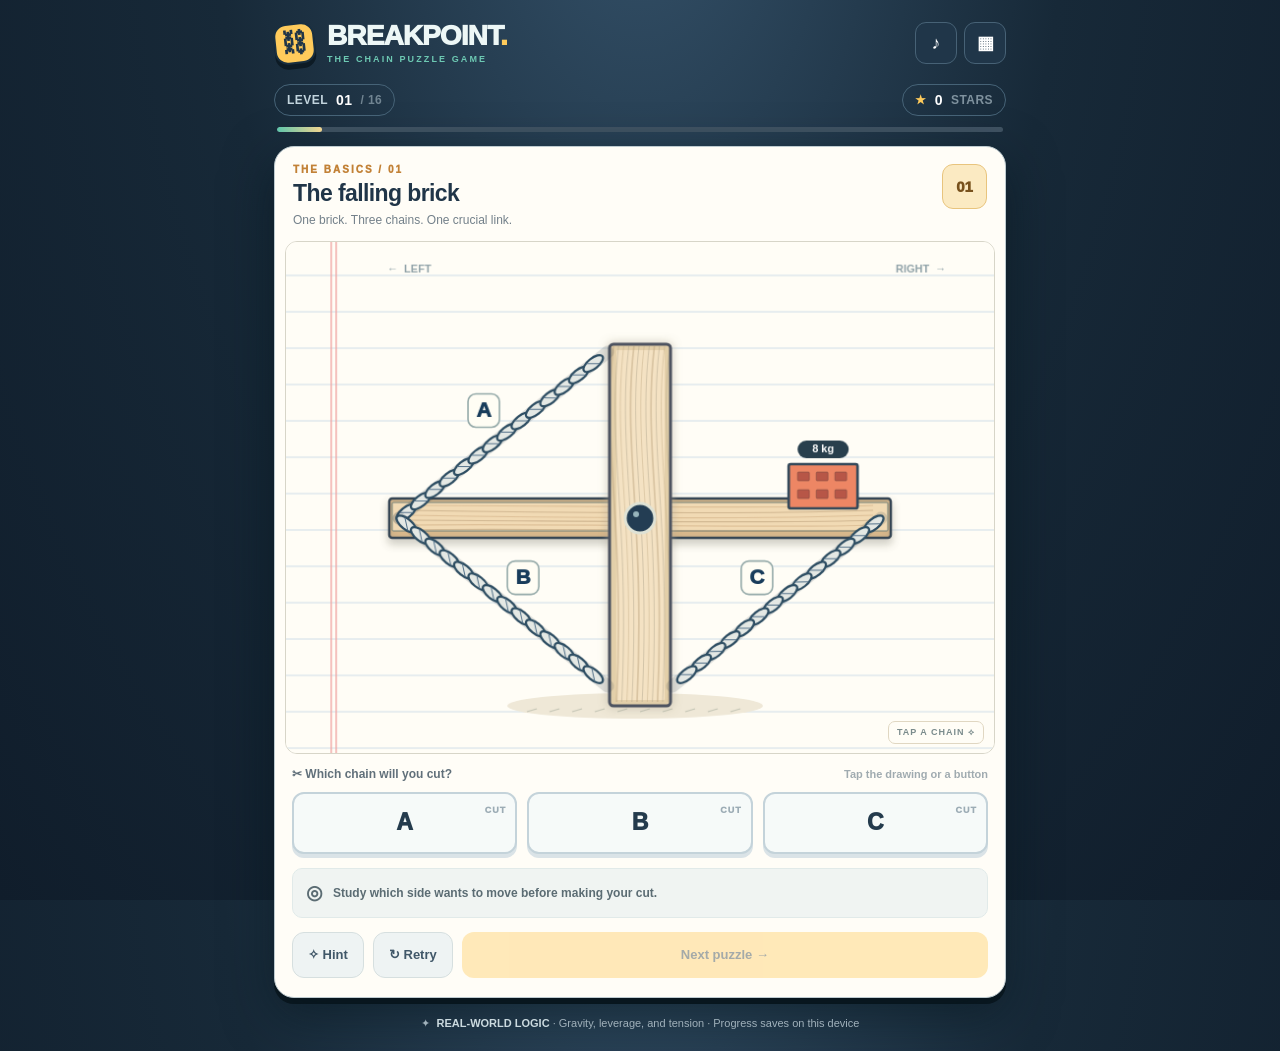
==== breakpoint/index.html @ 5e71b32d "Add BREAKPOINT mobile chain physics puzzle game" ====
<!doctype html>
<html lang="en">
<head>
<meta charset="utf-8">
<meta name="viewport" content="width=device-width,initial-scale=1,viewport-fit=cover,user-scalable=no">
<meta name="theme-color" content="#172533">
<meta name="apple-mobile-web-app-capable" content="yes">
<meta name="apple-mobile-web-app-status-bar-style" content="default">
<title>BREAKPOINT — A Chain-Reaction Puzzle Game</title>
<style>
:root{--bg:#152432;--bg2:#213849;--paper:#fffdf7;--ink:#203548;--muted:#718090;--yellow:#ffcb5b;--gold:#e7a93d;--coral:#e56850;--mint:#6dc9b3;--rule:#dfe9ed;--line:#294253}
*{box-sizing:border-box}html{-webkit-text-size-adjust:100%;height:100%}body{margin:0;min-height:100%;background:radial-gradient(ellipse at 50% -15%,#345169 0%,#172938 47%,#101d2b 100%);color:#edf7f6;font-family:-apple-system,BlinkMacSystemFont,"Segoe UI",sans-serif;overscroll-behavior-y:contain}button{font:inherit;cursor:pointer;touch-action:manipulation;-webkit-tap-highlight-color:transparent}button:focus-visible{outline:3px solid #70d8c5;outline-offset:3px}
.app{max-width:760px;margin:auto;padding:22px 14px max(20px,env(safe-area-inset-bottom));}
.topbar{display:flex;align-items:center;justify-content:space-between;gap:12px;margin-bottom:20px}.brand{display:flex;align-items:center;gap:12px;min-width:0}.logo{width:41px;height:41px;background:var(--yellow);border:2px solid #192f40;border-radius:13px;color:var(--ink);display:grid;place-items:center;box-shadow:0 5px 0 #0d1b25;transform:rotate(-6deg);font-weight:1000;font-size:26px}.brand h1{margin:0;font-size:clamp(20px,5.6vw,28px);line-height:1;font-weight:950;letter-spacing:-.9px}.brand small{display:block;margin-top:4px;letter-spacing:2.1px;font-size:9px;font-weight:900;color:var(--mint)}.topactions{display:flex;gap:7px;align-items:center}.iconbtn{border:1px solid #476276;background:#203649;color:white;border-radius:11px;min-width:42px;height:42px;padding:0 11px;font-size:18px;font-weight:800}.iconbtn:active{transform:translateY(2px)}
.hud{display:flex;align-items:center;justify-content:space-between;gap:12px;margin-bottom:11px}.pill{display:flex;align-items:center;gap:8px;border:1px solid #466377;border-radius:99px;color:#c2d4dd;padding:7px 12px;font-size:12px;font-weight:800;letter-spacing:.45px;white-space:nowrap}.pill strong{font-size:14px;color:#fff}.pill .gold{color:var(--yellow)}.progress{height:5px;background:#405363;border-radius:99px;overflow:hidden;margin:0 3px 14px}.progress>div{height:100%;border-radius:99px;background:linear-gradient(90deg,#61cbb0,#ffe097);width:7%;transition:width .5s}
.gamecard{overflow:hidden;border-radius:20px;background:var(--paper);color:var(--ink);border:1px solid #becbd0;box-shadow:0 16px 50px #06151d91,0 6px 0 #0b1821}.promptzone{padding:17px 18px 12px;display:flex;gap:13px;align-items:flex-start;justify-content:space-between}.eyebrow{font-size:10px;font-weight:1000;letter-spacing:2px;color:#c28136;text-transform:uppercase}.promptzone h2{font-size:clamp(18px,4.8vw,23px);line-height:1.21;font-weight:900;letter-spacing:-.6px;margin:5px 0 4px}.promptzone p{margin:0;color:#73808a;font-size:12px;line-height:1.4}.numberbadge{flex:none;display:grid;place-items:center;background:#fbeac2;border:1px solid #e8c47d;border-radius:11px;font-weight:950;min-width:45px;height:45px;color:#78511c;font-size:15px}
.sceneWrap{position:relative;margin:0 10px;overflow:hidden;border:1px solid #d7d5c8;border-radius:12px;background:#fffdf6;touch-action:manipulation}canvas{width:100%;aspect-ratio:720/520;display:block;touch-action:manipulation;cursor:crosshair}.scene-tag{position:absolute;bottom:9px;right:10px;padding:5px 8px;border-radius:7px;border:1px solid #e0d7c2;background:#fffdf6d9;color:#7a8b8c;font-size:9px;font-weight:800;letter-spacing:1px;pointer-events:none}
.interaction{padding:13px 17px 19px}.ask{display:flex;align-items:center;justify-content:space-between;gap:10px;margin-bottom:11px;font-size:12px;font-weight:850;color:#61707a}.ask span:last-child{color:#a0abb0;font-size:11px;font-weight:650}.chainbuttons{display:grid;grid-template-columns:repeat(3,minmax(0,1fr));gap:10px}.chainbutton{position:relative;border:2px solid #c4d3da;min-height:62px;border-radius:12px;background:#f6faf9;color:#243b4d;font-weight:950;font-size:23px;box-shadow:0 4px 0 #dae3e7;transition:background .15s,border-color .15s,transform .15s}.chainbutton::after{content:'CUT';position:absolute;right:9px;top:11px;color:#9cacb5;font-weight:950;letter-spacing:1px;font-size:9px}.chainbutton:hover,.chainbutton.preview{background:#e6fbf3;border-color:#54a995}.chainbutton:active{transform:translateY(3px);box-shadow:0 1px 0 #dae3e7}.chainbutton:disabled{opacity:.38;cursor:not-allowed}.chainbutton.selected{border-color:#e07055;background:#fff0e5}.chainbuttons.four{grid-template-columns:repeat(4,minmax(0,1fr))}.chainbuttons.four .chainbutton{font-size:20px;min-height:56px}
.feedback{min-height:46px;margin-top:14px;display:flex;align-items:center;gap:10px;padding:11px 13px;border-radius:10px;background:#f0f4f2;color:#5b6c73;font-size:12px;font-weight:650;line-height:1.35;border:1px solid #e1eae9}.feedback .symbol{font-size:19px}.feedback.win{background:#e3f8ef;border-color:#9edbc5;color:#176855}.feedback.bad{background:#fff0e7;border-color:#f2d1b8;color:#9c5940}.feedback.hint{background:#fff6d8;border-color:#f2da96;color:#82602b}
.bottomrow{display:flex;gap:9px;margin-top:14px;align-items:stretch}.btn{border:0;border-radius:12px;padding:12px 15px;min-height:46px;font-weight:900;font-size:13px}.btn-secondary{color:#405768;border:1px solid #d6dfdf;background:#eef3f3}.btn-primary{color:#1e2f36;background:var(--yellow);box-shadow:0 3px 0 #d69c3e;flex:1}.btn-primary:active{transform:translateY(2px);box-shadow:0 1px 0 #d69c3e}.btn-primary:disabled{opacity:.4;box-shadow:none}.btn-secondary:disabled{opacity:.4}.footnote{display:flex;justify-content:center;align-items:center;gap:7px;margin-top:17px;text-align:center;color:#a0b1bb;font-size:11px;line-height:1.5}.footnote b{color:#cbdadf}
.overlay{position:fixed;z-index:20;inset:0;background:#07131be0;display:flex;align-items:center;justify-content:center;padding:16px;opacity:0;visibility:hidden;transition:opacity .16s,visibility .16s}.overlay.open{visibility:visible;opacity:1}.sheet{width:min(100%,520px);max-height:min(700px,92dvh);overflow-y:auto;border-radius:21px;background:#fffcf4;color:#243a4a;padding:22px;box-shadow:0 30px 80px #000a}.sheethead{display:flex;align-items:center;justify-content:space-between;gap:12px}.sheet h2{margin:0;font-weight:950;letter-spacing:-.7px;font-size:23px}.sheet .sub{font-size:13px;color:#7b8890;line-height:1.5;margin:7px 0 17px}.levelgrid{display:grid;grid-template-columns:repeat(4,1fr);gap:10px}.leveltile{height:72px;background:#f0f5f3;border:1px solid #d6e1df;border-radius:12px;display:flex;align-items:center;justify-content:center;flex-direction:column;gap:6px;font-size:20px;font-weight:950;color:#2b4857}.leveltile small{font-size:10px;letter-spacing:1px;color:#cd9637;min-height:12px}.leveltile:disabled{opacity:.4}.leveltile.current{border:2px solid #429f8e;background:#dcf6ed}.sheetfooter{margin-top:18px;color:#859094;font-size:11px;line-height:1.5}
.toast{position:fixed;left:50%;bottom:calc(22px + env(safe-area-inset-bottom));transform:translate(-50%,15px);background:#1d3d48;color:white;z-index:30;border:1px solid #68858c;border-radius:9px;font-size:12px;padding:11px 15px;pointer-events:none;opacity:0;transition:.25s;white-space:nowrap}.toast.show{opacity:1;transform:translate(-50%,0)}
@media(max-width:430px){.app{padding:14px 10px max(14px,env(safe-area-inset-bottom))}.topbar{margin-bottom:15px}.hud{margin-bottom:10px}.promptzone{padding:15px 13px 11px}.promptzone h2{font-size:18px}.promptzone p{font-size:11px}.sceneWrap{margin:0 7px}.interaction{padding:13px 12px 16px}.chainbutton{min-height:59px}.ask span:last-child{display:none}.bottomrow{gap:7px}.btn{padding:12px 11px}.footnote{font-size:10px}.scene-tag{font-size:7px}}
@media(prefers-reduced-motion:reduce){.overlay,.toast,.progress>div,.chainbutton{transition:none}}
</style>
</head>
<body>
<div class="app">
 <header class="topbar">
  <div class="brand"><div class="logo" aria-hidden="true">⛓</div><div><h1>BREAKPOINT<span style="color:var(--yellow)">.</span></h1><small>THE CHAIN PUZZLE GAME</small></div></div>
  <div class="topactions"><button class="iconbtn" id="soundBtn" aria-label="Toggle sound" title="Toggle sound">♪</button><button class="iconbtn" id="levelsBtn" aria-label="Choose level" title="Choose level">▦</button></div>
 </header>
 <div class="hud"><div class="pill">LEVEL <strong id="hudLevel">01</strong><span style="opacity:.5">/ <span id="hudTotal">16</span></span></div><div class="pill"><span class="gold">★</span> <strong id="hudStars">0</strong> <span style="opacity:.6">STARS</span></div></div>
 <div class="progress" role="progressbar" id="progressBar" aria-label="Level progress"><div id="progressFill"></div></div>
 <main class="gamecard">
  <section class="promptzone"><div><div class="eyebrow" id="category">01 / START HERE</div><h2 id="puzzleTitle">Which chain makes the brick fall?</h2><p id="puzzleSubtitle">Only one chain is holding the lever in place.</p></div><div class="numberbadge" id="chapterNum">01</div></section>
  <div class="sceneWrap"><canvas id="scene" width="720" height="520" aria-label="Physics puzzle showing a plank, chains, and weighted objects. Select a chain to cut." role="img"></canvas><div class="scene-tag">TAP A CHAIN ⟡</div></div>
  <section class="interaction"><div class="ask"><span id="instruction">✂ Which chain will you cut?</span><span>Tap the drawing or a button</span></div><div class="chainbuttons" id="chainButtons" role="group" aria-label="Chain choices"></div><div class="feedback" id="feedback" aria-live="polite"><span class="symbol">◎</span><span id="feedbackText">Study which side wants to move before making your cut.</span></div><div class="bottomrow"><button class="btn btn-secondary" id="hintBtn">✧ Hint</button><button class="btn btn-secondary" id="resetBtn">↻ Retry</button><button class="btn btn-primary" id="nextBtn" disabled>Next puzzle →</button></div></section>
 </main>
 <div class="footnote"><span>✦</span><span><b>REAL-WORLD LOGIC</b> · Gravity, leverage, and tension · Progress saves on this device</span></div>
</div>
<div class="overlay" id="levelOverlay" aria-hidden="true"><div class="sheet" role="dialog" aria-modal="true" aria-labelledby="levelsTitle"><div class="sheethead"><h2 id="levelsTitle">Choose a puzzle</h2><button class="iconbtn" id="closeLevels" style="background:#e9efee;color:#334958;border-color:#d6dfdf" aria-label="Close">✕</button></div><p class="sub">Solve each puzzle to unlock the next one. Replay any completed level for a better score.</p><div class="levelgrid" id="levelGrid"></div><p class="sheetfooter">★ ★ ★ Perfect first try &nbsp;·&nbsp; ★ ★ One mistake or hint &nbsp;·&nbsp; ★ Keep going!</p></div></div>
<div class="toast" id="toast" role="status"></div>
<script>
(()=>{'use strict';
// A chain holds tension but cannot push. Lever movement is stopped only by a chain
// whose distance increases when the loaded side turns downward.
const descriptions={LT:'from the left side to the upper post',LB:'from the left side to the lower post',RT:'from the right side to the upper post',RB:'from the right side to the lower post'};
const W=(side,at,mass,style='brick',target=false)=>({side,at,mass,style,target});
const LEVELS=[
 {name:'The falling brick',subtitle:'One brick. Three chains. One crucial link.',weights:[W('R',.76,8,'brick',true)],chains:['LT','LB','RB'],tip:'The brick pushes the right side down and the left side up. Which chain prevents the left end from rising?',theme:'THE BASICS'},
 {name:'Flip the picture',subtitle:'Same physics, opposite direction.',weights:[W('L',.77,8,'brick',true)],chains:['RB','LB','RT'],tip:'The left end wants to fall. The right end must rise, unless a chain holds it down.',theme:'THE BASICS'},
 {name:'Anchored overhead',subtitle:'A chain can pull from above as well as below.',weights:[W('R',.78,10,'crate',true)],chains:['RT','LT','RB'],tip:'When the right end falls, its upper chain stretches. Its lower chain goes slack.',theme:'THE BASICS'},
 {name:'The left-hand load',subtitle:'Follow the force, not the chain labels.',weights:[W('L',.79,10,'brick',true)],chains:['LB','RT','LT'],tip:'The left end wants to go down; a chain running from it to the top post prevents that.',theme:'THE BASICS'},
 {name:'Long arm wins',subtitle:'Distance from the pivot matters.',weights:[W('L',.29,10,'steel'),W('R',.83,6,'brick',true)],chains:['LB','LT','RB'],tip:'Compare weight × distance: left 10 × .29, right 6 × .83. Which way does the beam want to turn?',theme:'LEVERAGE'},
 {name:'The smaller heavyweight',subtitle:'Bigger weight does not always win.',weights:[W('L',.86,5,'crate',true),W('R',.24,12,'steel')],chains:['RT','RB','LB'],tip:'Left 5 × .86 beats right 12 × .24. So the left side wants to fall.',theme:'LEVERAGE'},
 {name:'Against the odds',subtitle:'Ignore mass alone; calculate the moment.',weights:[W('L',.30,9,'steel'),W('R',.91,4,'brick',true)],chains:['LT','RB','RT'],tip:'The long lever arm on the right gives the smaller brick more turning power.',theme:'LEVERAGE'},
 {name:'Top-side tension',subtitle:'Can you see which rope grows longer?',weights:[W('L',.82,7,'crate',true),W('R',.34,10,'steel')],chains:['LT','LB','RT'],tip:'The left wants to fall. The chain from the left beam end to the upper post blocks that motion.',theme:'LEVERAGE'},
 {name:'Two against one',subtitle:'Two lighter crates can overpower one heavy mass.',weights:[W('R',.59,5,'crate',true),W('R',.88,4,'crate'),W('L',.52,8,'steel')],chains:['RB','LT','LB'],tip:'Right: 5 × .59 + 4 × .88 = 6.47. Left: 8 × .52 = 4.16.',theme:'COMPOUND LOADS'},
 {name:'The counterweight',subtitle:'Find the net turning force.',weights:[W('L',.88,6,'brick',true),W('L',.44,3,'crate'),W('R',.79,6,'steel')],chains:['RT','LT','LB'],tip:'There are two loads on the left. Add their moments before comparing the right.',theme:'COMPOUND LOADS'},
 {name:'The farthest brick',subtitle:'Three objects; one correct chain.',weights:[W('R',.91,5,'brick',true),W('R',.47,4,'crate'),W('L',.70,7,'steel')],chains:['RT','RB','LT'],tip:'Right total: 5 × .91 + 4 × .47 = 6.43. Left total: 7 × .70 = 4.9.',theme:'COMPOUND LOADS'},
 {name:'False sense of balance',subtitle:'Weights do not need to match to balance.',weights:[W('L',.89,8,'brick',true),W('R',.82,7,'steel'),W('R',.17,5,'crate')],chains:['LB','RB','RT'],tip:'Left: 8 × .89 = 7.12. Right: 7 × .82 + 5 × .17 = 6.59. The left still wins.',theme:'COMPOUND LOADS'},
 {name:'The close call',subtitle:'Small differences decide the direction.',weights:[W('R',.91,8,'brick',true),W('L',.80,9,'steel')],chains:['LB','RB','LT'],tip:'Right: 7.28. Left: 7.2. The right end just barely wins!',theme:'EXPERT MODE'},
 {name:'Careful with the chain',subtitle:'The lower rope is not always the answer.',weights:[W('L',.90,8,'crate',true),W('R',.79,9,'steel')],chains:['LT','RT','LB'],tip:'Left 8 × .90 = 7.2, right 9 × .79 = 7.11. Which chain prevents the left from falling?',theme:'EXPERT MODE'},
 {name:'Mind the moment',subtitle:'Work out both sides before you cut.',weights:[W('R',.88,7,'brick',true),W('R',.35,3,'crate'),W('L',.73,9,'steel')],chains:['LT','RT','RB'],tip:'The right has 7 × .88 + 3 × .35 = 7.21 versus 9 × .73 = 6.57 on the left.',theme:'EXPERT MODE'},
 {name:'The final link',subtitle:'Four weights. Three chains. One answer.',weights:[W('L',.84,6,'steel'),W('L',.29,5,'crate'),W('R',.78,7,'brick',true),W('R',.39,3,'crate')],chains:['RB','LT','RT'],tip:'Left torque: 6 × .84 + 5 × .29 = 6.49. Right torque: 7 × .78 + 3 × .39 = 6.63. The right wins!',theme:'EXPERT MODE'}
];
const el=id=>document.getElementById(id), canvas=el('scene'),ctx=canvas.getContext('2d');
const TOTAL=LEVELS.length,S={level:0,won:false,errors:0,usedHint:false,cut:null,phase:'idle',phaseTime:0,angle:0,hover:null,sound:true,unlocked:0,stars:Array(TOTAL).fill(0),particles:[],winShown:false,lastTime:0};
function saved(){try{let data=JSON.parse(localStorage.getItem('breakpoint_v3')||'null');if(data){S.unlocked=Math.max(0,Math.min(TOTAL-1,Number(data.unlocked)||0));S.stars=Array.from({length:TOTAL},(_,i)=>Math.max(0,Math.min(3,Number((data.stars||[])[i])||0)));S.level=Math.max(0,Math.min(S.unlocked,Number(data.level)||0));if(typeof data.sound==='boolean')S.sound=data.sound}}catch(e){}}
function persist(){try{localStorage.setItem('breakpoint_v3',JSON.stringify({unlocked:S.unlocked,stars:S.stars,level:S.level,sound:S.sound}))}catch(e){}}
function sideMoment(l){return l.weights.reduce((s,w)=>s+(w.side==='R'?1:-1)*w.at*w.mass,0)}
function direction(l){return sideMoment(l)>0?1:-1}
function blocksMotion(type,dir){return (type==='LB'||type==='RT')=== (dir===1)}
function required(l){const dir=direction(l);return l.chains.map((t,i)=>blocksMotion(t,dir)?i:-1).filter(i=>i>=0)}
// Public diagnostic for browser smoke-testing; no game-state mutation.
window.BREAKPOINT_DIAGNOSTICS=Object.freeze({count:TOTAL,checkLevels:()=>LEVELS.map((l,i)=>({level:i+1,torque:+sideMoment(l).toFixed(3),correct:required(l).map(n=>'ABCD'[n]),targetIsFalling:l.weights.some(w=>w.target&&((w.side==='R')===(direction(l)===1))),valid:required(l).length===1}))});
function idxLabel(n){return 'ABCD'[n]}
function setFeedback(kind,icon,msg){const f=el('feedback');f.className='feedback'+(kind?' '+kind:'');f.querySelector('.symbol').textContent=icon;el('feedbackText').textContent=msg}
function loadLevel(i){if(i<0||i>TOTAL-1||i>S.unlocked)return;Object.assign(S,{level:i,won:false,errors:0,usedHint:false,cut:null,phase:'idle',phaseTime:0,angle:0,hover:null,particles:[],winShown:false});let l=LEVELS[i];el('hudLevel').textContent=String(i+1).padStart(2,'0');el('hudTotal').textContent=TOTAL;el('category').textContent=l.theme+'  /  '+String(i+1).padStart(2,'0');el('puzzleTitle').textContent=l.name;el('puzzleSubtitle').textContent=l.subtitle;el('chapterNum').textContent=String(i+1).padStart(2,'0');el('progressFill').style.width=((i+1)/TOTAL*100)+'%';el('progressBar').setAttribute('aria-valuenow',i+1);el('progressBar').setAttribute('aria-valuemax',TOTAL);el('instruction').textContent='✂ Which chain will you cut?';el('hintBtn').disabled=false;el('resetBtn').disabled=false;el('nextBtn').disabled=true;el('nextBtn').textContent=i===TOTAL-1?'All puzzles solved! ★':'Next puzzle →';renderControls();setFeedback('','◎','Study which side wants to move before making your cut.');updateHud();persist();draw()}
function renderControls(){let buttons=el('chainButtons');buttons.innerHTML='';buttons.className='chainbuttons'+(LEVELS[S.level].chains.length===4?' four':'');LEVELS[S.level].chains.forEach((type,i)=>{let b=document.createElement('button');b.className='chainbutton';b.textContent=idxLabel(i);b.id='pick-'+i;b.setAttribute('aria-label','Cut chain '+idxLabel(i));b.title='Cut chain '+idxLabel(i);b.addEventListener('pointerenter',()=>{if(S.phase==='idle'){S.hover=i;draw()}});b.addEventListener('pointerleave',()=>{S.hover=null;draw()});b.addEventListener('click',()=>cut(i));buttons.append(b)})}
function updateHud(){el('hudStars').textContent=S.stars.reduce((a,b)=>a+b,0);el('soundBtn').textContent=S.sound?'♪':'♪̸';el('soundBtn').setAttribute('aria-pressed',S.sound?'true':'false')}
let audioCtx=null;function tone(freq,dur=.11,wave='triangle',volume=.07,delay=0){if(!S.sound)return;try{const AC=window.AudioContext||window.webkitAudioContext;if(!AC)return;audioCtx=audioCtx||new AC();if(audioCtx.state==='suspended')audioCtx.resume();let o=audioCtx.createOscillator(),g=audioCtx.createGain();o.type=wave;o.frequency.setValueAtTime(freq,audioCtx.currentTime+delay);g.gain.setValueAtTime(0,audioCtx.currentTime+delay);g.gain.linearRampToValueAtTime(volume,audioCtx.currentTime+delay+.01);g.gain.exponentialRampToValueAtTime(.001,audioCtx.currentTime+delay+dur);o.connect(g).connect(audioCtx.destination);o.start(audioCtx.currentTime+delay);o.stop(audioCtx.currentTime+delay+dur+.03)}catch(e){}}
function cut(i){if(S.phase!=='idle')return;let l=LEVELS[S.level];if(i<0||i>=l.chains.length)return;S.cut=i;S.phase='cutting';S.phaseTime=0;S.hover=null;const yes=required(l)[0]===i;if(!yes)S.errors++;document.querySelectorAll('.chainbutton').forEach((b,j)=>{b.disabled=true;if(j===i)b.classList.add('selected')});el('hintBtn').disabled=true;el('instruction').textContent='✂ Chain '+idxLabel(i)+' cut';tone(420,.08,'sawtooth',.05);tone(190,.16,'triangle',.055,.075);try{navigator.vibrate?.(25)}catch(e){}if(yes){setFeedback('','✦','Chain '+idxLabel(i)+' snapped! Watch what gravity does…')}else{setFeedback('bad','✕','Chain '+idxLabel(i)+' was not holding the load. The other chain still keeps the beam in place.')}
 const mid=chainPoint(i,.5,0);S.particles=Array.from({length:17},(_,j)=>({x:mid.x,y:mid.y,vx:(Math.random()-.5)*240,vy:(Math.random()-.5)*230,life:.8+Math.random()*.45,col:j%3?'#efa64d':'#d75b42'}));}
function hint(){if(S.phase!=='idle')return;S.usedHint=true;el('hintBtn').disabled=true;setFeedback('hint','✧',LEVELS[S.level].tip);tone(720,.13,'sine',.04)}
function win(){if(S.winShown)return;S.winShown=true;S.phase='won';S.won=true;let score=(S.errors===0&&!S.usedHint)?3:(S.errors<=1?2:1);S.stars[S.level]=Math.max(score,S.stars[S.level]);S.unlocked=Math.min(TOTAL-1,Math.max(S.unlocked,S.level+1));persist();updateHud();let l=LEVELS[S.level],key=idxLabel(required(l)[0]);let desc=l.chains[required(l)[0]];let statement=desc==='LB'?'held the left end from rising':desc==='RT'?'held the right end from falling':desc==='LT'?'held the left end from falling':'held the right end from rising';setFeedback('win','★',key+' '+statement+'. You found the load-bearing chain! '+ '★'.repeat(score));el('instruction').textContent='✓ Puzzle solved';el('nextBtn').disabled=false;el('nextBtn').textContent=S.level===TOTAL-1?'Play from the start ↻':'Next puzzle →';el('resetBtn').disabled=false;tone(520,.15,'sine',.07);tone(680,.17,'sine',.07,.12);tone(910,.26,'sine',.06,.25);try{navigator.vibrate?.([20,35,30])}catch(e){} }
function retry(){loadLevel(S.level)}
function next(){if(!S.won)return;if(S.level===TOTAL-1){loadLevel(0);return}loadLevel(S.level+1)}
const C={cx:360,cy:281,half:245,top:112,bottom:452};
function endpoints(type,theta=0){const side=type.charAt(0)==='L'?-1:1,hi=type.charAt(1)==='T';let x=side*C.half, pivot={x:C.cx+x*Math.cos(theta),y:C.cy+x*Math.sin(theta)};let anchor={x:C.cx+side*33,y:hi?C.top:C.bottom};return{start:pivot,end:anchor}}
function chainPoint(i,t,theta){const l=LEVELS[S.level],type=l.chains[i],ep=endpoints(type,theta),dx=ep.end.x-ep.start.x,dy=ep.end.y-ep.start.y;
const dist=Math.hypot(dx,dy),base=endpoints(type,0),oldDist=Math.hypot(base.end.x-base.start.x,base.end.y-base.start.y);let extra=Math.max(0,oldDist-dist); // chain sags if its ends move closer
const sag=extra*.41;return{x:ep.start.x+dx*t,y:ep.start.y+dy*t+Math.sin(t*Math.PI)*sag}}
function inkLine(a,b,color='#283e51',width=2){ctx.strokeStyle=color;ctx.lineWidth=width;ctx.beginPath();ctx.moveTo(a.x,a.y);ctx.lineTo(b.x,b.y);ctx.stroke()}
function roundRect(x,y,w,h,r,fill,stroke,lineWidth=1){ctx.beginPath();ctx.roundRect(x,y,w,h,r);if(fill){ctx.fillStyle=fill;ctx.fill()}if(stroke){ctx.strokeStyle=stroke;ctx.lineWidth=lineWidth;ctx.stroke()}}
function text(t,x,y,size=15,col='#2c4558',weight=800,align='center'){ctx.font=`${weight} ${size}px -apple-system,BlinkMacSystemFont,"Segoe UI",sans-serif`;ctx.fillStyle=col;ctx.textAlign=align;ctx.textBaseline='middle';ctx.fillText(t,x,y)}
function backdrop(){ctx.fillStyle='#fffdf6';ctx.fillRect(0,0,720,520);ctx.strokeStyle='#cfdee9';ctx.lineWidth=1.2;for(let y=34;y<=520;y+=37){ctx.beginPath();ctx.moveTo(0,y);ctx.lineTo(720,y);ctx.stroke()}ctx.strokeStyle='#f0a3a0';ctx.lineWidth=1.3;for(let x of [46,51]){ctx.beginPath();ctx.moveTo(x,0);ctx.lineTo(x,520);ctx.stroke()}ctx.fillStyle='#efe8d7';ctx.beginPath();ctx.ellipse(355,472,130,13,0,0,Math.PI*2);ctx.fill();for(let x=245;x<469;x+=23){inkLine({x,y:478},{x:x+10,y:475},'#c5c6b6',1.3)}}
function woodPost(){ctx.save();ctx.shadowColor='#b4ad9880';ctx.shadowBlur=8;roundRect(C.cx-31,C.top-8,62,368,4,'#e9d4ac','#4d5360',3);ctx.shadowBlur=0;roundRect(C.cx-24,C.top-2,49,356,1,'#f4e2c3',null);ctx.save();ctx.beginPath();ctx.rect(C.cx-29,C.top-6,58,362);ctx.clip();for(let i=0;i<12;i++){let x=333+i*5.2;ctx.beginPath();ctx.moveTo(x,106);ctx.bezierCurveTo(x-12,210,x+12,285,x+3,472);ctx.strokeStyle=i%2?'#9e967f72':'#b9a17c72';ctx.lineWidth=i%4===0?1.7:.85;ctx.stroke()}ctx.restore();ctx.restore()}
function drawBeam(theta){ctx.save();ctx.translate(C.cx,C.cy);ctx.rotate(theta);ctx.shadowColor='#5b5b4b44';ctx.shadowBlur=9;ctx.shadowOffsetY=5;roundRect(-C.half-10,-20,2*C.half+20,40,3,'#d9b98d','#344453',2.5);ctx.shadowBlur=0;ctx.shadowOffsetY=0;roundRect(-C.half-7,-16,2*C.half+14,29,1,'#f1dab4','#718078',1);for(let j=0;j<6;j++){ctx.beginPath();let yy=-13+j*5;ctx.moveTo(-C.half+10,yy);ctx.bezierCurveTo(-90,yy+Math.sin(j)*3,140,yy+4, C.half-8,yy);ctx.strokeStyle=j%2?'#a98c6670':'#c29d716a';ctx.lineWidth=1.2;ctx.stroke()}ctx.restore()}
function pin(){ctx.beginPath();ctx.arc(C.cx,C.cy,15,0,Math.PI*2);ctx.fillStyle='#233d53';ctx.fill();ctx.lineWidth=3;ctx.strokeStyle='#dfe3d6';ctx.stroke();ctx.beginPath();ctx.arc(C.cx-4,C.cy-4,3,0,Math.PI*2);ctx.fillStyle='#98b5bc';ctx.fill()}
function drawWeight(w,theta,phaseT){let s=w.side==='R'?1:-1;let x=s*w.at*C.half, extra=(w.target&&S.phase!=='idle'&&S.phase!=='wrong')?s*Math.min(1,Math.max(0,(phaseT-.26)/1.3))*105:0;
let localX=x+extra,px=C.cx+localX*Math.cos(theta),py=C.cy+localX*Math.sin(theta)-29;
let airborne=w.target&&(S.phase==='dropping'||S.phase==='won');
if(airborne){let f=Math.max(0,S.phaseTime-.52);let launchX=C.cx+(s*(C.half+6))*Math.cos(theta),launchY=C.cy+(s*(C.half+6))*Math.sin(theta)-21;px=launchX+s*f*155;py=launchY+f*72+350*f*f;}ctx.save();ctx.translate(px,py);ctx.rotate(airborne?theta+s*Math.min(1.6,Math.max(0,S.phaseTime-.52)*1.9):theta);
let isTarget=!!w.target;if(w.style==='steel'){ctx.fillStyle='#8e9ba4';ctx.strokeStyle='#344452';ctx.lineWidth=2.7;ctx.beginPath();ctx.arc(0,-2,23,0,Math.PI*2);ctx.fill();ctx.stroke();ctx.beginPath();ctx.arc(-7,-10,7,0,Math.PI*2);ctx.fillStyle='#ccd2d0';ctx.fill()}
else if(w.style==='crate'){roundRect(-32,-26,64,48,3,isTarget?'#f5b66a':'#bdc7ca','#3b5162',2.3);ctx.strokeStyle=isTarget?'#b96d41':'#8399a0';ctx.lineWidth=2.5;ctx.beginPath();ctx.moveTo(-27,-22);ctx.lineTo(26,18);ctx.moveTo(27,-22);ctx.lineTo(-26,18);ctx.stroke();ctx.strokeStyle='#425969';ctx.lineWidth=1.7;ctx.strokeRect(-25,-19,50,34)}
else{roundRect(-35,-26,70,45,2,isTarget?'#ed8664':'#d2a17f','#34495a',2.7);ctx.fillStyle=isTarget?'#9b483e':'#9c7860';for(let row=0;row<2;row++)for(let col=0;col<3;col++){roundRect(-26+col*19,-18+row*18,12,9,1,isTarget?'#b75647':'#aa7c5f','#704b43',.5)}}
if(!airborne){const label=w.mass+' kg';roundRect(-26,-50,52,18,9,isTarget?'#283f4d':'#e1e7e7',null);text(label,0,-41,11,isTarget?'#fff':'#4f626b',850)}ctx.restore()}
function drawChain(i,theta,time){let l=LEVELS[S.level],type=l.chains[i],cutNow=S.cut===i&&S.phase!=='idle';if(cutNow&&S.phaseTime>.35)return;
let active=S.hover===i&&S.phase==='idle',steps=29;let points=Array.from({length:steps+1},(_,j)=>chainPoint(i,j/steps,theta));let color=active?'#087e70':'#2e4e63',outline=active?'#4fbaa6':'#54728a';
// A broken chain splits into two falling half-lengths.
let broken=cutNow&&S.phaseTime>.05;let partT=Math.max(0,S.phaseTime-.05),limit=broken?Math.max(.1,.5-partT*.35):1;
ctx.save();ctx.lineCap='round';ctx.lineJoin='round';ctx.strokeStyle=active?'#78d0af33':'#283b4626';ctx.lineWidth=active?21:13;ctx.beginPath();let showed=false;
for(let j=0;j<=steps;j++){const t=j/steps;if(broken&&Math.abs(t-.5)<partT*.45){showed=false;continue}let p=points[j],drop=broken?(Math.sin(Math.PI*t)*partT*33):0;if(!showed){ctx.moveTo(p.x,p.y+drop);showed=true}else ctx.lineTo(p.x,p.y+drop)}ctx.stroke();
for(let j=1;j<steps;j+=2){let t=j/steps;if(broken&&Math.abs(t-.5)<partT*.45)continue;let p=points[j],q=points[Math.min(steps,j+1)],rot=Math.atan2(q.y-p.y,q.x-p.x);ctx.save();ctx.translate(p.x,p.y+(broken?Math.sin(Math.PI*t)*partT*33:0));ctx.rotate(rot);ctx.lineWidth=2.2;ctx.strokeStyle=color;ctx.fillStyle=active?'#d8fbf1':'#e4e8e4';ctx.beginPath();ctx.ellipse(0,0,12,5.3,0,0,Math.PI*2);ctx.fill();ctx.stroke();ctx.beginPath();ctx.moveTo(-5,-4);ctx.lineTo(5,4);ctx.strokeStyle=outline;ctx.lineWidth=1;ctx.stroke();ctx.restore()}
if(!cutNow||S.phaseTime<.15){let mid=chainPoint(i,.5,theta);let a=endpoints(type,theta);let dx=a.end.x-a.start.x,dy=a.end.y-a.start.y,d=Math.hypot(dx,dy);let norm={x:-dy/d,y:dx/d};let dir=type.charAt(0)==='L'?-1:1;let off=dir===-1?-1:1;let tx=mid.x+norm.x*off*32,ty=mid.y+norm.y*off*32;if(tx<72)tx=72;if(tx>650)tx=650;if(ty<44)ty=44;if(ty>490)ty=490;roundRect(tx-16,ty-17,32,34,8,active?'#81dfc8':'#fffdf4',active?'#178a78':'#95aaa9',1.6);text(idxLabel(i),tx,ty+.5,21,active?'#104e44':'#183c5b',950)}ctx.restore()}
function sparks(dt){if(!S.particles.length)return;S.particles=S.particles.filter(p=>p.life>0);for(let p of S.particles){p.x+=p.vx*dt;p.y+=p.vy*dt;p.vy+=260*dt;p.life-=dt;ctx.fillStyle=p.col;ctx.globalAlpha=Math.min(1,p.life);ctx.beginPath();ctx.arc(p.x,p.y,3.2,0,Math.PI*2);ctx.fill()}ctx.globalAlpha=1}
function sceneRender(){const l=LEVELS[S.level];ctx.clearRect(0,0,720,520);backdrop();drawBeam(S.angle);for(let w of l.weights)drawWeight(w,S.angle,S.phaseTime);woodPost();pin();for(let i=0;i<l.chains.length;i++)drawChain(i,S.angle,S.phaseTime);if(S.particles.length)sparks(0); // render only; simulation updates particles separately
// tiny diagram callouts at top
text('←  LEFT',103,28,11,'#91a3a9',900,'left');text('RIGHT  →',620,28,11,'#91a3a9',900,'left');
}
function draw(){sceneRender()}
function animate(now){if(!S.lastTime)S.lastTime=now;let dt=Math.min(.04,(now-S.lastTime)/1000);S.lastTime=now;
if(S.phase==='cutting'){S.phaseTime+=dt;if(S.phaseTime>.38){if(S.cut===required(LEVELS[S.level])[0]){S.phase='dropping';S.phaseTime=0}else{S.phase='wrong';S.phaseTime=0}}}
else if(S.phase==='wrong'){S.phaseTime+=dt;if(S.phaseTime>1.05){S.phase='idle';S.cut=null;S.phaseTime=0;renderControls();el('hintBtn').disabled=S.usedHint;el('instruction').textContent='✂ Try another chain';}}
else if(S.phase==='dropping'){S.phaseTime+=dt;let t=Math.min(1,S.phaseTime/.85);let eased=1-Math.pow(1-t,3);S.angle=direction(LEVELS[S.level])*(.58*eased);if(S.phaseTime>1.85)win()}
else if(S.phase==='won')S.phaseTime+=dt;
for(let p of S.particles){p.x+=p.vx*dt;p.y+=p.vy*dt;p.vy+=260*dt;p.life-=dt}S.particles=S.particles.filter(p=>p.life>0);
sceneRender();requestAnimationFrame(animate)}
function hitTest(x,y){let l=LEVELS[S.level],best=-1,dist=24;for(let i=0;i<l.chains.length;i++){let mid=chainPoint(i,.5,S.angle),type=l.chains[i],ep=endpoints(type,S.angle),dx=ep.end.x-ep.start.x,dy=ep.end.y-ep.start.y,d=Math.hypot(dx,dy),n={x:-dy/d,y:dx/d},off=type.charAt(0)==='L'?-1:1;let tx=Math.max(72,Math.min(650,mid.x+n.x*off*32)),ty=Math.max(44,Math.min(490,mid.y+n.y*off*32));if(Math.hypot(x-tx,y-ty)<26)return i;for(let k=0;k<=40;k++){let p=chainPoint(i,k/40,S.angle),dd=Math.hypot(x-p.x,y-p.y);if(dd<dist){dist=dd;best=i}}}return best}
function canvasPos(ev){let r=canvas.getBoundingClientRect();return{x:(ev.clientX-r.left)/r.width*720,y:(ev.clientY-r.top)/r.height*520}}
canvas.addEventListener('pointerdown',ev=>{if(S.phase!=='idle')return;let p=canvasPos(ev),i=hitTest(p.x,p.y);if(i>=0){ev.preventDefault();cut(i)}});
canvas.addEventListener('pointermove',ev=>{if(S.phase!=='idle')return;if(ev.pointerType!=='mouse')return;let p=canvasPos(ev),i=hitTest(p.x,p.y);if(i!==S.hover){S.hover=i;document.querySelectorAll('.chainbutton').forEach((b,j)=>b.classList.toggle('preview',j===i))}});
canvas.addEventListener('pointerleave',()=>{S.hover=null;document.querySelectorAll('.chainbutton').forEach(b=>b.classList.remove('preview'))});
el('hintBtn').addEventListener('click',hint);el('resetBtn').addEventListener('click',retry);el('nextBtn').addEventListener('click',next);el('soundBtn').addEventListener('click',()=>{S.sound=!S.sound;persist();updateHud();if(S.sound)tone(660)});
function openLevels(){let grid=el('levelGrid');grid.innerHTML='';for(let i=0;i<TOTAL;i++){let b=document.createElement('button');b.className='leveltile'+(i===S.level?' current':'');b.disabled=i>S.unlocked;b.setAttribute('aria-label','Level '+(i+1)+(i>S.unlocked?', locked':''));let num=document.createElement('span');num.textContent=i+1;let stars=document.createElement('small');stars.textContent=i>S.unlocked?'🔒':S.stars[i]?'★'.repeat(S.stars[i]):'○';b.append(num,stars);b.addEventListener('click',()=>{closeLevels();loadLevel(i)});grid.append(b)}el('levelOverlay').classList.add('open');el('levelOverlay').setAttribute('aria-hidden','false');el('closeLevels').focus()}
function closeLevels(){el('levelOverlay').classList.remove('open');el('levelOverlay').setAttribute('aria-hidden','true');el('levelsBtn').focus()}
el('levelsBtn').addEventListener('click',openLevels);el('closeLevels').addEventListener('click',closeLevels);el('levelOverlay').addEventListener('click',ev=>{if(ev.target===el('levelOverlay'))closeLevels()});window.addEventListener('keydown',ev=>{if(ev.key==='Escape')closeLevels();if(S.phase==='idle'&&!el('levelOverlay').classList.contains('open')){let i='abcd'.indexOf(ev.key.toLowerCase());if(i>=0)cut(i)}});
// Storing a game as a single HTML file makes it hostable on any static web service.
saved();loadLevel(S.level);requestAnimationFrame(animate);
})();
</script>
</body>
</html>
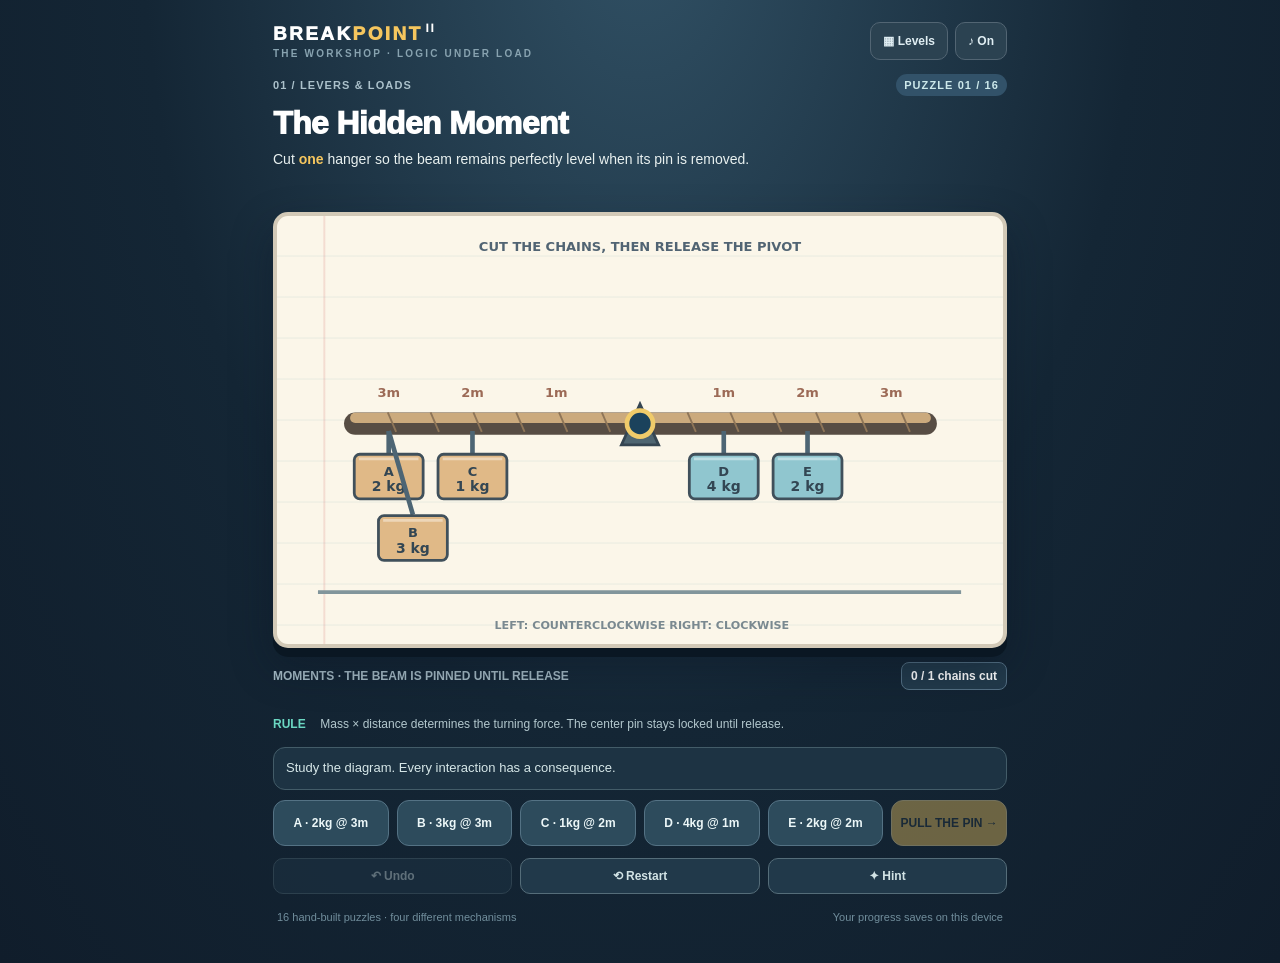
==== commit 0768a490: "Replace repetitive chain puzzles with BREAKPOINT Workshop: 16 multi-step mechanical challenges" ====
--- a/breakpoint/index.html
+++ b/breakpoint/index.html
@@ -1,145 +1,129 @@
 <!doctype html>
 <html lang="en">
 <head>
-<meta charset="utf-8">
-<meta name="viewport" content="width=device-width,initial-scale=1,viewport-fit=cover,user-scalable=no">
-<meta name="theme-color" content="#172533">
-<meta name="apple-mobile-web-app-capable" content="yes">
-<meta name="apple-mobile-web-app-status-bar-style" content="default">
-<title>BREAKPOINT — A Chain-Reaction Puzzle Game</title>
+<meta charset="utf-8"><meta name="viewport" content="width=device-width,initial-scale=1,viewport-fit=cover"><meta name="theme-color" content="#132334"><meta name="apple-mobile-web-app-capable" content="yes"><title>BREAKPOINT // The Workshop</title>
 <style>
-:root{--bg:#152432;--bg2:#213849;--paper:#fffdf7;--ink:#203548;--muted:#718090;--yellow:#ffcb5b;--gold:#e7a93d;--coral:#e56850;--mint:#6dc9b3;--rule:#dfe9ed;--line:#294253}
-*{box-sizing:border-box}html{-webkit-text-size-adjust:100%;height:100%}body{margin:0;min-height:100%;background:radial-gradient(ellipse at 50% -15%,#345169 0%,#172938 47%,#101d2b 100%);color:#edf7f6;font-family:-apple-system,BlinkMacSystemFont,"Segoe UI",sans-serif;overscroll-behavior-y:contain}button{font:inherit;cursor:pointer;touch-action:manipulation;-webkit-tap-highlight-color:transparent}button:focus-visible{outline:3px solid #70d8c5;outline-offset:3px}
-.app{max-width:760px;margin:auto;padding:22px 14px max(20px,env(safe-area-inset-bottom));}
-.topbar{display:flex;align-items:center;justify-content:space-between;gap:12px;margin-bottom:20px}.brand{display:flex;align-items:center;gap:12px;min-width:0}.logo{width:41px;height:41px;background:var(--yellow);border:2px solid #192f40;border-radius:13px;color:var(--ink);display:grid;place-items:center;box-shadow:0 5px 0 #0d1b25;transform:rotate(-6deg);font-weight:1000;font-size:26px}.brand h1{margin:0;font-size:clamp(20px,5.6vw,28px);line-height:1;font-weight:950;letter-spacing:-.9px}.brand small{display:block;margin-top:4px;letter-spacing:2.1px;font-size:9px;font-weight:900;color:var(--mint)}.topactions{display:flex;gap:7px;align-items:center}.iconbtn{border:1px solid #476276;background:#203649;color:white;border-radius:11px;min-width:42px;height:42px;padding:0 11px;font-size:18px;font-weight:800}.iconbtn:active{transform:translateY(2px)}
-.hud{display:flex;align-items:center;justify-content:space-between;gap:12px;margin-bottom:11px}.pill{display:flex;align-items:center;gap:8px;border:1px solid #466377;border-radius:99px;color:#c2d4dd;padding:7px 12px;font-size:12px;font-weight:800;letter-spacing:.45px;white-space:nowrap}.pill strong{font-size:14px;color:#fff}.pill .gold{color:var(--yellow)}.progress{height:5px;background:#405363;border-radius:99px;overflow:hidden;margin:0 3px 14px}.progress>div{height:100%;border-radius:99px;background:linear-gradient(90deg,#61cbb0,#ffe097);width:7%;transition:width .5s}
-.gamecard{overflow:hidden;border-radius:20px;background:var(--paper);color:var(--ink);border:1px solid #becbd0;box-shadow:0 16px 50px #06151d91,0 6px 0 #0b1821}.promptzone{padding:17px 18px 12px;display:flex;gap:13px;align-items:flex-start;justify-content:space-between}.eyebrow{font-size:10px;font-weight:1000;letter-spacing:2px;color:#c28136;text-transform:uppercase}.promptzone h2{font-size:clamp(18px,4.8vw,23px);line-height:1.21;font-weight:900;letter-spacing:-.6px;margin:5px 0 4px}.promptzone p{margin:0;color:#73808a;font-size:12px;line-height:1.4}.numberbadge{flex:none;display:grid;place-items:center;background:#fbeac2;border:1px solid #e8c47d;border-radius:11px;font-weight:950;min-width:45px;height:45px;color:#78511c;font-size:15px}
-.sceneWrap{position:relative;margin:0 10px;overflow:hidden;border:1px solid #d7d5c8;border-radius:12px;background:#fffdf6;touch-action:manipulation}canvas{width:100%;aspect-ratio:720/520;display:block;touch-action:manipulation;cursor:crosshair}.scene-tag{position:absolute;bottom:9px;right:10px;padding:5px 8px;border-radius:7px;border:1px solid #e0d7c2;background:#fffdf6d9;color:#7a8b8c;font-size:9px;font-weight:800;letter-spacing:1px;pointer-events:none}
-.interaction{padding:13px 17px 19px}.ask{display:flex;align-items:center;justify-content:space-between;gap:10px;margin-bottom:11px;font-size:12px;font-weight:850;color:#61707a}.ask span:last-child{color:#a0abb0;font-size:11px;font-weight:650}.chainbuttons{display:grid;grid-template-columns:repeat(3,minmax(0,1fr));gap:10px}.chainbutton{position:relative;border:2px solid #c4d3da;min-height:62px;border-radius:12px;background:#f6faf9;color:#243b4d;font-weight:950;font-size:23px;box-shadow:0 4px 0 #dae3e7;transition:background .15s,border-color .15s,transform .15s}.chainbutton::after{content:'CUT';position:absolute;right:9px;top:11px;color:#9cacb5;font-weight:950;letter-spacing:1px;font-size:9px}.chainbutton:hover,.chainbutton.preview{background:#e6fbf3;border-color:#54a995}.chainbutton:active{transform:translateY(3px);box-shadow:0 1px 0 #dae3e7}.chainbutton:disabled{opacity:.38;cursor:not-allowed}.chainbutton.selected{border-color:#e07055;background:#fff0e5}.chainbuttons.four{grid-template-columns:repeat(4,minmax(0,1fr))}.chainbuttons.four .chainbutton{font-size:20px;min-height:56px}
-.feedback{min-height:46px;margin-top:14px;display:flex;align-items:center;gap:10px;padding:11px 13px;border-radius:10px;background:#f0f4f2;color:#5b6c73;font-size:12px;font-weight:650;line-height:1.35;border:1px solid #e1eae9}.feedback .symbol{font-size:19px}.feedback.win{background:#e3f8ef;border-color:#9edbc5;color:#176855}.feedback.bad{background:#fff0e7;border-color:#f2d1b8;color:#9c5940}.feedback.hint{background:#fff6d8;border-color:#f2da96;color:#82602b}
-.bottomrow{display:flex;gap:9px;margin-top:14px;align-items:stretch}.btn{border:0;border-radius:12px;padding:12px 15px;min-height:46px;font-weight:900;font-size:13px}.btn-secondary{color:#405768;border:1px solid #d6dfdf;background:#eef3f3}.btn-primary{color:#1e2f36;background:var(--yellow);box-shadow:0 3px 0 #d69c3e;flex:1}.btn-primary:active{transform:translateY(2px);box-shadow:0 1px 0 #d69c3e}.btn-primary:disabled{opacity:.4;box-shadow:none}.btn-secondary:disabled{opacity:.4}.footnote{display:flex;justify-content:center;align-items:center;gap:7px;margin-top:17px;text-align:center;color:#a0b1bb;font-size:11px;line-height:1.5}.footnote b{color:#cbdadf}
-.overlay{position:fixed;z-index:20;inset:0;background:#07131be0;display:flex;align-items:center;justify-content:center;padding:16px;opacity:0;visibility:hidden;transition:opacity .16s,visibility .16s}.overlay.open{visibility:visible;opacity:1}.sheet{width:min(100%,520px);max-height:min(700px,92dvh);overflow-y:auto;border-radius:21px;background:#fffcf4;color:#243a4a;padding:22px;box-shadow:0 30px 80px #000a}.sheethead{display:flex;align-items:center;justify-content:space-between;gap:12px}.sheet h2{margin:0;font-weight:950;letter-spacing:-.7px;font-size:23px}.sheet .sub{font-size:13px;color:#7b8890;line-height:1.5;margin:7px 0 17px}.levelgrid{display:grid;grid-template-columns:repeat(4,1fr);gap:10px}.leveltile{height:72px;background:#f0f5f3;border:1px solid #d6e1df;border-radius:12px;display:flex;align-items:center;justify-content:center;flex-direction:column;gap:6px;font-size:20px;font-weight:950;color:#2b4857}.leveltile small{font-size:10px;letter-spacing:1px;color:#cd9637;min-height:12px}.leveltile:disabled{opacity:.4}.leveltile.current{border:2px solid #429f8e;background:#dcf6ed}.sheetfooter{margin-top:18px;color:#859094;font-size:11px;line-height:1.5}
-.toast{position:fixed;left:50%;bottom:calc(22px + env(safe-area-inset-bottom));transform:translate(-50%,15px);background:#1d3d48;color:white;z-index:30;border:1px solid #68858c;border-radius:9px;font-size:12px;padding:11px 15px;pointer-events:none;opacity:0;transition:.25s;white-space:nowrap}.toast.show{opacity:1;transform:translate(-50%,0)}
-@media(max-width:430px){.app{padding:14px 10px max(14px,env(safe-area-inset-bottom))}.topbar{margin-bottom:15px}.hud{margin-bottom:10px}.promptzone{padding:15px 13px 11px}.promptzone h2{font-size:18px}.promptzone p{font-size:11px}.sceneWrap{margin:0 7px}.interaction{padding:13px 12px 16px}.chainbutton{min-height:59px}.ask span:last-child{display:none}.bottomrow{gap:7px}.btn{padding:12px 11px}.footnote{font-size:10px}.scene-tag{font-size:7px}}
-@media(prefers-reduced-motion:reduce){.overlay,.toast,.progress>div,.chainbutton{transition:none}}
+:root{--night:#152634;--night2:#223b4c;--cream:#fbf6e9;--ink:#233a49;--muted:#a8b9c1;--gold:#f5c65e;--red:#ed7968;--teal:#6bd7c2;--blue:#82bce6}
+*{box-sizing:border-box}html{-webkit-text-size-adjust:100%}body{margin:0;background:radial-gradient(ellipse at 50% -10%,#315165,#142635 55%,#101d2b);color:#fff;font-family:ui-rounded,-apple-system,BlinkMacSystemFont,"Segoe UI",sans-serif;min-height:100dvh}button{font:inherit;touch-action:manipulation}button:disabled{opacity:.4;cursor:not-allowed}.shell{width:min(760px,100%);margin:auto;padding:15px 13px max(22px,env(safe-area-inset-bottom))}.top{display:flex;align-items:center;gap:12px;justify-content:space-between;margin-bottom:14px}.wordmark{font-size:19px;font-weight:950;letter-spacing:2.4px;line-height:1}.wordmark em{font-style:normal;color:var(--gold)}.subbrand{font-size:10px;font-weight:850;letter-spacing:2.2px;color:#88a3b0;margin-top:5px}.top-actions{display:flex;gap:7px}.top button{background:#2b4251;border:1px solid #526573;border-radius:10px;color:#e0eef3;min-height:38px;padding:0 12px;font-size:12px;font-weight:800}.eyebrow{display:flex;gap:8px;justify-content:space-between;align-items:center;letter-spacing:1.1px;color:#abc1cb;font-size:11px;font-weight:850}.eyebrow .pill{background:#325269;color:#cde9eb;padding:5px 8px;border-radius:40px}.heading{font-size:clamp(23px,6vw,32px);font-weight:950;letter-spacing:-.65px;line-height:1.1;margin:10px 0 8px}.objective{font-size:14px;color:#e9f1f0;line-height:1.5;min-height:43px}.objective strong{color:var(--gold)}.paper{background:var(--cream);border-radius:15px;overflow:hidden;border:4px solid #d2c9b7;box-shadow:0 9px 0 #0a1723,0 18px 42px #09132266;margin:16px 0 12px;position:relative}.paper:before{position:absolute;content:"";left:0;right:0;top:0;bottom:0;background:repeating-linear-gradient(to bottom,transparent 0,transparent 39px,rgba(99,146,166,.12) 40px,transparent 41px),linear-gradient(90deg,transparent 46px,#db8a8450 47px,transparent 49px);pointer-events:none;z-index:1}.paper svg{width:100%;height:auto;aspect-ratio:780/460;display:block;touch-action:manipulation;position:relative;z-index:2}.tap{cursor:pointer}.tap .hit{fill:transparent;stroke:none;pointer-events:all}.tap:focus{outline:none}.tap:hover .interact,.tap:focus .interact{stroke:#e79b4d;stroke-width:4}.ribbon{display:flex;gap:8px;align-items:center;justify-content:space-between;margin:10px 0;min-height:31px}.ribbon .step{font-size:12px;color:#a6bcc6;font-weight:800}.ribbon .moves{border:1px solid #547084;border-radius:8px;padding:6px 9px;background:#223a4b;font-size:12px;font-weight:900;font-variant-numeric:tabular-nums}.tipline{display:flex;gap:8px;align-items:center;min-height:46px;font-size:12px;line-height:1.4;color:#b3c8ce}.tipline b{color:var(--teal)}.narration{border:1px solid #435c68;border-radius:12px;padding:11px 12px;color:#d6e7e8;font-size:13px;line-height:1.4;margin-bottom:10px;background:#1d3343;min-height:43px}.narration.warn{border-color:#c57d74;background:#4a343f;color:#ffe1d6}.narration.good{border-color:#409984;background:#1c4546;color:#e2ffed}.actions{display:grid;grid-template-columns:repeat(auto-fit,minmax(76px,1fr));gap:8px;margin-top:9px}.action{background:#2d4b5c;color:#ecf7f8;border:1px solid #547284;border-radius:12px;font-size:12px;min-height:46px;padding:7px 8px;font-weight:850;line-height:1.25}.action.highlight{background:#f2c760;color:#243440;border-color:#ffe5a0}.action.selected{background:#357f79;border-color:#89d4c9}.action.used{opacity:.5;text-decoration:line-through}.toolbar{display:flex;gap:8px;margin-top:12px}.toolbar button{flex:1;border:1px solid #556d79;color:#d2e3e5;background:#21394a;border-radius:10px;padding:10px 5px;font-size:12px;font-weight:850}.footer{display:flex;gap:8px;justify-content:space-between;color:#718e9c;font-size:11px;padding:16px 4px;line-height:1.3}.shade{position:fixed;inset:0;background:#091723d9;z-index:20;display:none;justify-content:center;align-items:center;padding:22px}.shade.open{display:flex}.dialog{width:min(470px,100%);max-height:85dvh;overflow:auto;padding:24px;background:#233d4c;border:1px solid #7692a0;box-shadow:0 30px 80px #0009;border-radius:20px}.dialog h2{font-size:27px;margin:4px 0 9px}.dialog p{font-size:14px;line-height:1.6;color:#c7dde3}.dialog .score{color:var(--gold);font-size:32px;letter-spacing:7px;margin:12px 0}.dialog button.main{width:100%;min-height:49px;background:var(--gold);color:#24323d;border:0;border-radius:11px;font-weight:950;margin-top:12px;font-size:15px}.dialog button.secondary{width:100%;min-height:42px;background:transparent;color:#d7e7e8;border:1px solid #768f9d;border-radius:11px;font-weight:850;margin-top:7px}.levelgrid{display:grid;grid-template-columns:repeat(4,1fr);gap:9px;margin-top:19px}.leveltile{min-height:67px;border-radius:9px;background:#315065;border:1px solid #59798b;color:white;font-size:19px;font-weight:900}.leveltile small{display:block;font-size:11px;color:var(--gold);margin-top:4px}.leveltile:disabled{opacity:.28}.leveltile.current{border:2px solid var(--gold)}#winDialog{display:none}#resultDialog{display:none}#levelDialog{display:none}#winDialog.open,#resultDialog.open,#levelDialog.open{display:block}.toast{border-left:4px solid var(--gold);padding-left:10px;font-size:12px!important}.motion{transition:transform .8s cubic-bezier(.18,.72,.25,1)}@media(min-width:680px){.shell{padding-top:22px}.paper{margin-top:20px}}@media(max-width:410px){.shell{padding:12px 9px max(18px,env(safe-area-inset-bottom))}.heading{font-size:25px}.objective{font-size:13px}.action{min-height:43px;font-size:11px}.paper{border-width:3px}.footer{font-size:10px}}
 </style>
 </head>
 <body>
-<div class="app">
- <header class="topbar">
-  <div class="brand"><div class="logo" aria-hidden="true">⛓</div><div><h1>BREAKPOINT<span style="color:var(--yellow)">.</span></h1><small>THE CHAIN PUZZLE GAME</small></div></div>
-  <div class="topactions"><button class="iconbtn" id="soundBtn" aria-label="Toggle sound" title="Toggle sound">♪</button><button class="iconbtn" id="levelsBtn" aria-label="Choose level" title="Choose level">▦</button></div>
- </header>
- <div class="hud"><div class="pill">LEVEL <strong id="hudLevel">01</strong><span style="opacity:.5">/ <span id="hudTotal">16</span></span></div><div class="pill"><span class="gold">★</span> <strong id="hudStars">0</strong> <span style="opacity:.6">STARS</span></div></div>
- <div class="progress" role="progressbar" id="progressBar" aria-label="Level progress"><div id="progressFill"></div></div>
- <main class="gamecard">
-  <section class="promptzone"><div><div class="eyebrow" id="category">01 / START HERE</div><h2 id="puzzleTitle">Which chain makes the brick fall?</h2><p id="puzzleSubtitle">Only one chain is holding the lever in place.</p></div><div class="numberbadge" id="chapterNum">01</div></section>
-  <div class="sceneWrap"><canvas id="scene" width="720" height="520" aria-label="Physics puzzle showing a plank, chains, and weighted objects. Select a chain to cut." role="img"></canvas><div class="scene-tag">TAP A CHAIN ⟡</div></div>
-  <section class="interaction"><div class="ask"><span id="instruction">✂ Which chain will you cut?</span><span>Tap the drawing or a button</span></div><div class="chainbuttons" id="chainButtons" role="group" aria-label="Chain choices"></div><div class="feedback" id="feedback" aria-live="polite"><span class="symbol">◎</span><span id="feedbackText">Study which side wants to move before making your cut.</span></div><div class="bottomrow"><button class="btn btn-secondary" id="hintBtn">✧ Hint</button><button class="btn btn-secondary" id="resetBtn">↻ Retry</button><button class="btn btn-primary" id="nextBtn" disabled>Next puzzle →</button></div></section>
- </main>
- <div class="footnote"><span>✦</span><span><b>REAL-WORLD LOGIC</b> · Gravity, leverage, and tension · Progress saves on this device</span></div>
+<div class="shell">
+<header class="top"><div><div class="wordmark">BREAK<em>POINT</em><span style="font-size:10px;vertical-align:super;margin-left:3px">II</span></div><div class="subbrand">THE WORKSHOP · LOGIC UNDER LOAD</div></div><div class="top-actions"><button id="levelsBtn" aria-label="Choose a level">▦ Levels</button><button id="soundBtn" aria-label="Sound toggle">♪ On</button></div></header>
+<div class="eyebrow"><span id="category">MECHANICS</span><span class="pill" id="levelNumber">PUZZLE 01 / 16</span></div>
+<h1 class="heading" id="title">Loading…</h1><div class="objective" id="objective"></div>
+<div class="paper"><svg id="board" viewBox="0 0 780 460" role="img" aria-label="Interactive physics puzzle"></svg></div>
+<div class="ribbon"><span class="step" id="mechanic">MECHANICAL RULE</span><span class="moves" id="counter">0 MOVES</span></div>
+<div class="tipline" id="rule"></div><div class="narration" id="status" aria-live="polite">Think through the consequences before you act.</div><div id="actions" class="actions"></div>
+<div class="toolbar"><button id="undoBtn">↶ Undo</button><button id="retryBtn">⟲ Restart</button><button id="hintBtn">✦ Hint</button></div>
+<footer class="footer"><span>16 hand-built puzzles · four different mechanisms</span><span>Your progress saves on this device</span></footer>
 </div>
-<div class="overlay" id="levelOverlay" aria-hidden="true"><div class="sheet" role="dialog" aria-modal="true" aria-labelledby="levelsTitle"><div class="sheethead"><h2 id="levelsTitle">Choose a puzzle</h2><button class="iconbtn" id="closeLevels" style="background:#e9efee;color:#334958;border-color:#d6dfdf" aria-label="Close">✕</button></div><p class="sub">Solve each puzzle to unlock the next one. Replay any completed level for a better score.</p><div class="levelgrid" id="levelGrid"></div><p class="sheetfooter">★ ★ ★ Perfect first try &nbsp;·&nbsp; ★ ★ One mistake or hint &nbsp;·&nbsp; ★ Keep going!</p></div></div>
-<div class="toast" id="toast" role="status"></div>
+<div class="shade" id="shade"><div class="dialog" role="dialog" aria-modal="true" aria-label="Game dialog"><div id="winDialog"><div class="eyebrow">MECHANISM SOLVED</div><h2>Nicely reasoned.</h2><div class="score" id="stars">★★★</div><p id="winText"></p><button class="main" id="nextBtn">Next mechanism →</button><button class="secondary" id="levelFromWin">Choose a level</button></div><div id="resultDialog"><div class="eyebrow">TEST RESULT</div><h2 id="failHeading">Not quite.</h2><p id="failText"></p><button class="main" id="againBtn">Rewind and try again</button><button class="secondary" id="dismissBtn">Inspect the machine</button></div><div id="levelDialog"><div class="eyebrow">WORKSHOP DIRECTORY</div><h2>Choose a puzzle</h2><p>Complete a challenge to unlock the next one.</p><div id="levelGrid" class="levelgrid"></div><button class="secondary" id="closeLevels">Back to the workshop</button></div></div></div>
 <script>
 (()=>{'use strict';
-// A chain holds tension but cannot push. Lever movement is stopped only by a chain
-// whose distance increases when the loaded side turns downward.
-const descriptions={LT:'from the left side to the upper post',LB:'from the left side to the lower post',RT:'from the right side to the upper post',RB:'from the right side to the lower post'};
-const W=(side,at,mass,style='brick',target=false)=>({side,at,mass,style,target});
-const LEVELS=[
- {name:'The falling brick',subtitle:'One brick. Three chains. One crucial link.',weights:[W('R',.76,8,'brick',true)],chains:['LT','LB','RB'],tip:'The brick pushes the right side down and the left side up. Which chain prevents the left end from rising?',theme:'THE BASICS'},
- {name:'Flip the picture',subtitle:'Same physics, opposite direction.',weights:[W('L',.77,8,'brick',true)],chains:['RB','LB','RT'],tip:'The left end wants to fall. The right end must rise, unless a chain holds it down.',theme:'THE BASICS'},
- {name:'Anchored overhead',subtitle:'A chain can pull from above as well as below.',weights:[W('R',.78,10,'crate',true)],chains:['RT','LT','RB'],tip:'When the right end falls, its upper chain stretches. Its lower chain goes slack.',theme:'THE BASICS'},
- {name:'The left-hand load',subtitle:'Follow the force, not the chain labels.',weights:[W('L',.79,10,'brick',true)],chains:['LB','RT','LT'],tip:'The left end wants to go down; a chain running from it to the top post prevents that.',theme:'THE BASICS'},
- {name:'Long arm wins',subtitle:'Distance from the pivot matters.',weights:[W('L',.29,10,'steel'),W('R',.83,6,'brick',true)],chains:['LB','LT','RB'],tip:'Compare weight × distance: left 10 × .29, right 6 × .83. Which way does the beam want to turn?',theme:'LEVERAGE'},
- {name:'The smaller heavyweight',subtitle:'Bigger weight does not always win.',weights:[W('L',.86,5,'crate',true),W('R',.24,12,'steel')],chains:['RT','RB','LB'],tip:'Left 5 × .86 beats right 12 × .24. So the left side wants to fall.',theme:'LEVERAGE'},
- {name:'Against the odds',subtitle:'Ignore mass alone; calculate the moment.',weights:[W('L',.30,9,'steel'),W('R',.91,4,'brick',true)],chains:['LT','RB','RT'],tip:'The long lever arm on the right gives the smaller brick more turning power.',theme:'LEVERAGE'},
- {name:'Top-side tension',subtitle:'Can you see which rope grows longer?',weights:[W('L',.82,7,'crate',true),W('R',.34,10,'steel')],chains:['LT','LB','RT'],tip:'The left wants to fall. The chain from the left beam end to the upper post blocks that motion.',theme:'LEVERAGE'},
- {name:'Two against one',subtitle:'Two lighter crates can overpower one heavy mass.',weights:[W('R',.59,5,'crate',true),W('R',.88,4,'crate'),W('L',.52,8,'steel')],chains:['RB','LT','LB'],tip:'Right: 5 × .59 + 4 × .88 = 6.47. Left: 8 × .52 = 4.16.',theme:'COMPOUND LOADS'},
- {name:'The counterweight',subtitle:'Find the net turning force.',weights:[W('L',.88,6,'brick',true),W('L',.44,3,'crate'),W('R',.79,6,'steel')],chains:['RT','LT','LB'],tip:'There are two loads on the left. Add their moments before comparing the right.',theme:'COMPOUND LOADS'},
- {name:'The farthest brick',subtitle:'Three objects; one correct chain.',weights:[W('R',.91,5,'brick',true),W('R',.47,4,'crate'),W('L',.70,7,'steel')],chains:['RT','RB','LT'],tip:'Right total: 5 × .91 + 4 × .47 = 6.43. Left total: 7 × .70 = 4.9.',theme:'COMPOUND LOADS'},
- {name:'False sense of balance',subtitle:'Weights do not need to match to balance.',weights:[W('L',.89,8,'brick',true),W('R',.82,7,'steel'),W('R',.17,5,'crate')],chains:['LB','RB','RT'],tip:'Left: 8 × .89 = 7.12. Right: 7 × .82 + 5 × .17 = 6.59. The left still wins.',theme:'COMPOUND LOADS'},
- {name:'The close call',subtitle:'Small differences decide the direction.',weights:[W('R',.91,8,'brick',true),W('L',.80,9,'steel')],chains:['LB','RB','LT'],tip:'Right: 7.28. Left: 7.2. The right end just barely wins!',theme:'EXPERT MODE'},
- {name:'Careful with the chain',subtitle:'The lower rope is not always the answer.',weights:[W('L',.90,8,'crate',true),W('R',.79,9,'steel')],chains:['LT','RT','LB'],tip:'Left 8 × .90 = 7.2, right 9 × .79 = 7.11. Which chain prevents the left from falling?',theme:'EXPERT MODE'},
- {name:'Mind the moment',subtitle:'Work out both sides before you cut.',weights:[W('R',.88,7,'brick',true),W('R',.35,3,'crate'),W('L',.73,9,'steel')],chains:['LT','RT','RB'],tip:'The right has 7 × .88 + 3 × .35 = 7.21 versus 9 × .73 = 6.57 on the left.',theme:'EXPERT MODE'},
- {name:'The final link',subtitle:'Four weights. Three chains. One answer.',weights:[W('L',.84,6,'steel'),W('L',.29,5,'crate'),W('R',.78,7,'brick',true),W('R',.39,3,'crate')],chains:['RB','LT','RT'],tip:'Left torque: 6 × .84 + 5 × .29 = 6.49. Right torque: 7 × .78 + 3 × .39 = 6.63. The right wins!',theme:'EXPERT MODE'}
+const $=id=>document.getElementById(id);
+const TORQUES=[
+ {title:'The Hidden Moment',objective:'Cut <strong>one</strong> hanger so the beam remains perfectly level when its pin is removed.',weights:[[0,3,2],[0,3,3],[0,2,1],[1,1,4],[1,2,2]],cut:1,par:1,hint:'Balance is not about total kilograms. Multiply each mass by its distance from the pivot.'},
+ {title:'Two Cuts, One Balance',objective:'The right arm will dive. Cut <strong>two</strong> hangers to restore equilibrium before releasing the pin.',weights:[[0,3,3],[0,2,1],[0,1,7],[1,3,7],[1,1,3],[1,3,6]],cut:2,par:2,hint:'You need to eliminate the excess clockwise moment. Cutting two hangers on the heavy side may work.'},
+ {title:'The Counterbalance',objective:'One cut must come from <strong>each side</strong>. Restore a perfectly level beam with exactly two cuts.',weights:[[0,2,1],[0,3,6],[0,3,5],[1,2,4],[1,3,4],[1,3,6]],cut:2,sides:true,par:2,hint:'Removing load from both sides changes the moments in opposite directions. Look for two moments whose difference matches the imbalance.'},
+ {title:'The Last Safety Pin',objective:'Exactly <strong>three</strong> chains must go. Balance the loaded beam without any counterweight touching the floor.',weights:[[0,1,1],[0,2,3],[0,2,3],[0,3,3],[1,1,7],[1,1,2],[1,2,5]],cut:3,par:3,hint:'Treat each hanger as a signed moment: left is negative, right is positive. Three contributions must cancel the starting imbalance.'}
 ];
-const el=id=>document.getElementById(id), canvas=el('scene'),ctx=canvas.getContext('2d');
-const TOTAL=LEVELS.length,S={level:0,won:false,errors:0,usedHint:false,cut:null,phase:'idle',phaseTime:0,angle:0,hover:null,sound:true,unlocked:0,stars:Array(TOTAL).fill(0),particles:[],winShown:false,lastTime:0};
-function saved(){try{let data=JSON.parse(localStorage.getItem('breakpoint_v3')||'null');if(data){S.unlocked=Math.max(0,Math.min(TOTAL-1,Number(data.unlocked)||0));S.stars=Array.from({length:TOTAL},(_,i)=>Math.max(0,Math.min(3,Number((data.stars||[])[i])||0)));S.level=Math.max(0,Math.min(S.unlocked,Number(data.level)||0));if(typeof data.sound==='boolean')S.sound=data.sound}}catch(e){}}
-function persist(){try{localStorage.setItem('breakpoint_v3',JSON.stringify({unlocked:S.unlocked,stars:S.stars,level:S.level,sound:S.sound}))}catch(e){}}
-function sideMoment(l){return l.weights.reduce((s,w)=>s+(w.side==='R'?1:-1)*w.at*w.mass,0)}
-function direction(l){return sideMoment(l)>0?1:-1}
-function blocksMotion(type,dir){return (type==='LB'||type==='RT')=== (dir===1)}
-function required(l){const dir=direction(l);return l.chains.map((t,i)=>blocksMotion(t,dir)?i:-1).filter(i=>i>=0)}
-// Public diagnostic for browser smoke-testing; no game-state mutation.
-window.BREAKPOINT_DIAGNOSTICS=Object.freeze({count:TOTAL,checkLevels:()=>LEVELS.map((l,i)=>({level:i+1,torque:+sideMoment(l).toFixed(3),correct:required(l).map(n=>'ABCD'[n]),targetIsFalling:l.weights.some(w=>w.target&&((w.side==='R')===(direction(l)===1))),valid:required(l).length===1}))});
-function idxLabel(n){return 'ABCD'[n]}
-function setFeedback(kind,icon,msg){const f=el('feedback');f.className='feedback'+(kind?' '+kind:'');f.querySelector('.symbol').textContent=icon;el('feedbackText').textContent=msg}
-function loadLevel(i){if(i<0||i>TOTAL-1||i>S.unlocked)return;Object.assign(S,{level:i,won:false,errors:0,usedHint:false,cut:null,phase:'idle',phaseTime:0,angle:0,hover:null,particles:[],winShown:false});let l=LEVELS[i];el('hudLevel').textContent=String(i+1).padStart(2,'0');el('hudTotal').textContent=TOTAL;el('category').textContent=l.theme+'  /  '+String(i+1).padStart(2,'0');el('puzzleTitle').textContent=l.name;el('puzzleSubtitle').textContent=l.subtitle;el('chapterNum').textContent=String(i+1).padStart(2,'0');el('progressFill').style.width=((i+1)/TOTAL*100)+'%';el('progressBar').setAttribute('aria-valuenow',i+1);el('progressBar').setAttribute('aria-valuemax',TOTAL);el('instruction').textContent='✂ Which chain will you cut?';el('hintBtn').disabled=false;el('resetBtn').disabled=false;el('nextBtn').disabled=true;el('nextBtn').textContent=i===TOTAL-1?'All puzzles solved! ★':'Next puzzle →';renderControls();setFeedback('','◎','Study which side wants to move before making your cut.');updateHud();persist();draw()}
-function renderControls(){let buttons=el('chainButtons');buttons.innerHTML='';buttons.className='chainbuttons'+(LEVELS[S.level].chains.length===4?' four':'');LEVELS[S.level].chains.forEach((type,i)=>{let b=document.createElement('button');b.className='chainbutton';b.textContent=idxLabel(i);b.id='pick-'+i;b.setAttribute('aria-label','Cut chain '+idxLabel(i));b.title='Cut chain '+idxLabel(i);b.addEventListener('pointerenter',()=>{if(S.phase==='idle'){S.hover=i;draw()}});b.addEventListener('pointerleave',()=>{S.hover=null;draw()});b.addEventListener('click',()=>cut(i));buttons.append(b)})}
-function updateHud(){el('hudStars').textContent=S.stars.reduce((a,b)=>a+b,0);el('soundBtn').textContent=S.sound?'♪':'♪̸';el('soundBtn').setAttribute('aria-pressed',S.sound?'true':'false')}
-let audioCtx=null;function tone(freq,dur=.11,wave='triangle',volume=.07,delay=0){if(!S.sound)return;try{const AC=window.AudioContext||window.webkitAudioContext;if(!AC)return;audioCtx=audioCtx||new AC();if(audioCtx.state==='suspended')audioCtx.resume();let o=audioCtx.createOscillator(),g=audioCtx.createGain();o.type=wave;o.frequency.setValueAtTime(freq,audioCtx.currentTime+delay);g.gain.setValueAtTime(0,audioCtx.currentTime+delay);g.gain.linearRampToValueAtTime(volume,audioCtx.currentTime+delay+.01);g.gain.exponentialRampToValueAtTime(.001,audioCtx.currentTime+delay+dur);o.connect(g).connect(audioCtx.destination);o.start(audioCtx.currentTime+delay);o.stop(audioCtx.currentTime+delay+dur+.03)}catch(e){}}
-function cut(i){if(S.phase!=='idle')return;let l=LEVELS[S.level];if(i<0||i>=l.chains.length)return;S.cut=i;S.phase='cutting';S.phaseTime=0;S.hover=null;const yes=required(l)[0]===i;if(!yes)S.errors++;document.querySelectorAll('.chainbutton').forEach((b,j)=>{b.disabled=true;if(j===i)b.classList.add('selected')});el('hintBtn').disabled=true;el('instruction').textContent='✂ Chain '+idxLabel(i)+' cut';tone(420,.08,'sawtooth',.05);tone(190,.16,'triangle',.055,.075);try{navigator.vibrate?.(25)}catch(e){}if(yes){setFeedback('','✦','Chain '+idxLabel(i)+' snapped! Watch what gravity does…')}else{setFeedback('bad','✕','Chain '+idxLabel(i)+' was not holding the load. The other chain still keeps the beam in place.')}
- const mid=chainPoint(i,.5,0);S.particles=Array.from({length:17},(_,j)=>({x:mid.x,y:mid.y,vx:(Math.random()-.5)*240,vy:(Math.random()-.5)*230,life:.8+Math.random()*.45,col:j%3?'#efa64d':'#d75b42'}));}
-function hint(){if(S.phase!=='idle')return;S.usedHint=true;el('hintBtn').disabled=true;setFeedback('hint','✧',LEVELS[S.level].tip);tone(720,.13,'sine',.04)}
-function win(){if(S.winShown)return;S.winShown=true;S.phase='won';S.won=true;let score=(S.errors===0&&!S.usedHint)?3:(S.errors<=1?2:1);S.stars[S.level]=Math.max(score,S.stars[S.level]);S.unlocked=Math.min(TOTAL-1,Math.max(S.unlocked,S.level+1));persist();updateHud();let l=LEVELS[S.level],key=idxLabel(required(l)[0]);let desc=l.chains[required(l)[0]];let statement=desc==='LB'?'held the left end from rising':desc==='RT'?'held the right end from falling':desc==='LT'?'held the left end from falling':'held the right end from rising';setFeedback('win','★',key+' '+statement+'. You found the load-bearing chain! '+ '★'.repeat(score));el('instruction').textContent='✓ Puzzle solved';el('nextBtn').disabled=false;el('nextBtn').textContent=S.level===TOTAL-1?'Play from the start ↻':'Next puzzle →';el('resetBtn').disabled=false;tone(520,.15,'sine',.07);tone(680,.17,'sine',.07,.12);tone(910,.26,'sine',.06,.25);try{navigator.vibrate?.([20,35,30])}catch(e){} }
-function retry(){loadLevel(S.level)}
-function next(){if(!S.won)return;if(S.level===TOTAL-1){loadLevel(0);return}loadLevel(S.level+1)}
-const C={cx:360,cy:281,half:245,top:112,bottom:452};
-function endpoints(type,theta=0){const side=type.charAt(0)==='L'?-1:1,hi=type.charAt(1)==='T';let x=side*C.half, pivot={x:C.cx+x*Math.cos(theta),y:C.cy+x*Math.sin(theta)};let anchor={x:C.cx+side*33,y:hi?C.top:C.bottom};return{start:pivot,end:anchor}}
-function chainPoint(i,t,theta){const l=LEVELS[S.level],type=l.chains[i],ep=endpoints(type,theta),dx=ep.end.x-ep.start.x,dy=ep.end.y-ep.start.y;
-const dist=Math.hypot(dx,dy),base=endpoints(type,0),oldDist=Math.hypot(base.end.x-base.start.x,base.end.y-base.start.y);let extra=Math.max(0,oldDist-dist); // chain sags if its ends move closer
-const sag=extra*.41;return{x:ep.start.x+dx*t,y:ep.start.y+dy*t+Math.sin(t*Math.PI)*sag}}
-function inkLine(a,b,color='#283e51',width=2){ctx.strokeStyle=color;ctx.lineWidth=width;ctx.beginPath();ctx.moveTo(a.x,a.y);ctx.lineTo(b.x,b.y);ctx.stroke()}
-function roundRect(x,y,w,h,r,fill,stroke,lineWidth=1){ctx.beginPath();ctx.roundRect(x,y,w,h,r);if(fill){ctx.fillStyle=fill;ctx.fill()}if(stroke){ctx.strokeStyle=stroke;ctx.lineWidth=lineWidth;ctx.stroke()}}
-function text(t,x,y,size=15,col='#2c4558',weight=800,align='center'){ctx.font=`${weight} ${size}px -apple-system,BlinkMacSystemFont,"Segoe UI",sans-serif`;ctx.fillStyle=col;ctx.textAlign=align;ctx.textBaseline='middle';ctx.fillText(t,x,y)}
-function backdrop(){ctx.fillStyle='#fffdf6';ctx.fillRect(0,0,720,520);ctx.strokeStyle='#cfdee9';ctx.lineWidth=1.2;for(let y=34;y<=520;y+=37){ctx.beginPath();ctx.moveTo(0,y);ctx.lineTo(720,y);ctx.stroke()}ctx.strokeStyle='#f0a3a0';ctx.lineWidth=1.3;for(let x of [46,51]){ctx.beginPath();ctx.moveTo(x,0);ctx.lineTo(x,520);ctx.stroke()}ctx.fillStyle='#efe8d7';ctx.beginPath();ctx.ellipse(355,472,130,13,0,0,Math.PI*2);ctx.fill();for(let x=245;x<469;x+=23){inkLine({x,y:478},{x:x+10,y:475},'#c5c6b6',1.3)}}
-function woodPost(){ctx.save();ctx.shadowColor='#b4ad9880';ctx.shadowBlur=8;roundRect(C.cx-31,C.top-8,62,368,4,'#e9d4ac','#4d5360',3);ctx.shadowBlur=0;roundRect(C.cx-24,C.top-2,49,356,1,'#f4e2c3',null);ctx.save();ctx.beginPath();ctx.rect(C.cx-29,C.top-6,58,362);ctx.clip();for(let i=0;i<12;i++){let x=333+i*5.2;ctx.beginPath();ctx.moveTo(x,106);ctx.bezierCurveTo(x-12,210,x+12,285,x+3,472);ctx.strokeStyle=i%2?'#9e967f72':'#b9a17c72';ctx.lineWidth=i%4===0?1.7:.85;ctx.stroke()}ctx.restore();ctx.restore()}
-function drawBeam(theta){ctx.save();ctx.translate(C.cx,C.cy);ctx.rotate(theta);ctx.shadowColor='#5b5b4b44';ctx.shadowBlur=9;ctx.shadowOffsetY=5;roundRect(-C.half-10,-20,2*C.half+20,40,3,'#d9b98d','#344453',2.5);ctx.shadowBlur=0;ctx.shadowOffsetY=0;roundRect(-C.half-7,-16,2*C.half+14,29,1,'#f1dab4','#718078',1);for(let j=0;j<6;j++){ctx.beginPath();let yy=-13+j*5;ctx.moveTo(-C.half+10,yy);ctx.bezierCurveTo(-90,yy+Math.sin(j)*3,140,yy+4, C.half-8,yy);ctx.strokeStyle=j%2?'#a98c6670':'#c29d716a';ctx.lineWidth=1.2;ctx.stroke()}ctx.restore()}
-function pin(){ctx.beginPath();ctx.arc(C.cx,C.cy,15,0,Math.PI*2);ctx.fillStyle='#233d53';ctx.fill();ctx.lineWidth=3;ctx.strokeStyle='#dfe3d6';ctx.stroke();ctx.beginPath();ctx.arc(C.cx-4,C.cy-4,3,0,Math.PI*2);ctx.fillStyle='#98b5bc';ctx.fill()}
-function drawWeight(w,theta,phaseT){let s=w.side==='R'?1:-1;let x=s*w.at*C.half, extra=(w.target&&S.phase!=='idle'&&S.phase!=='wrong')?s*Math.min(1,Math.max(0,(phaseT-.26)/1.3))*105:0;
-let localX=x+extra,px=C.cx+localX*Math.cos(theta),py=C.cy+localX*Math.sin(theta)-29;
-let airborne=w.target&&(S.phase==='dropping'||S.phase==='won');
-if(airborne){let f=Math.max(0,S.phaseTime-.52);let launchX=C.cx+(s*(C.half+6))*Math.cos(theta),launchY=C.cy+(s*(C.half+6))*Math.sin(theta)-21;px=launchX+s*f*155;py=launchY+f*72+350*f*f;}ctx.save();ctx.translate(px,py);ctx.rotate(airborne?theta+s*Math.min(1.6,Math.max(0,S.phaseTime-.52)*1.9):theta);
-let isTarget=!!w.target;if(w.style==='steel'){ctx.fillStyle='#8e9ba4';ctx.strokeStyle='#344452';ctx.lineWidth=2.7;ctx.beginPath();ctx.arc(0,-2,23,0,Math.PI*2);ctx.fill();ctx.stroke();ctx.beginPath();ctx.arc(-7,-10,7,0,Math.PI*2);ctx.fillStyle='#ccd2d0';ctx.fill()}
-else if(w.style==='crate'){roundRect(-32,-26,64,48,3,isTarget?'#f5b66a':'#bdc7ca','#3b5162',2.3);ctx.strokeStyle=isTarget?'#b96d41':'#8399a0';ctx.lineWidth=2.5;ctx.beginPath();ctx.moveTo(-27,-22);ctx.lineTo(26,18);ctx.moveTo(27,-22);ctx.lineTo(-26,18);ctx.stroke();ctx.strokeStyle='#425969';ctx.lineWidth=1.7;ctx.strokeRect(-25,-19,50,34)}
-else{roundRect(-35,-26,70,45,2,isTarget?'#ed8664':'#d2a17f','#34495a',2.7);ctx.fillStyle=isTarget?'#9b483e':'#9c7860';for(let row=0;row<2;row++)for(let col=0;col<3;col++){roundRect(-26+col*19,-18+row*18,12,9,1,isTarget?'#b75647':'#aa7c5f','#704b43',.5)}}
-if(!airborne){const label=w.mass+' kg';roundRect(-26,-50,52,18,9,isTarget?'#283f4d':'#e1e7e7',null);text(label,0,-41,11,isTarget?'#fff':'#4f626b',850)}ctx.restore()}
-function drawChain(i,theta,time){let l=LEVELS[S.level],type=l.chains[i],cutNow=S.cut===i&&S.phase!=='idle';if(cutNow&&S.phaseTime>.35)return;
-let active=S.hover===i&&S.phase==='idle',steps=29;let points=Array.from({length:steps+1},(_,j)=>chainPoint(i,j/steps,theta));let color=active?'#087e70':'#2e4e63',outline=active?'#4fbaa6':'#54728a';
-// A broken chain splits into two falling half-lengths.
-let broken=cutNow&&S.phaseTime>.05;let partT=Math.max(0,S.phaseTime-.05),limit=broken?Math.max(.1,.5-partT*.35):1;
-ctx.save();ctx.lineCap='round';ctx.lineJoin='round';ctx.strokeStyle=active?'#78d0af33':'#283b4626';ctx.lineWidth=active?21:13;ctx.beginPath();let showed=false;
-for(let j=0;j<=steps;j++){const t=j/steps;if(broken&&Math.abs(t-.5)<partT*.45){showed=false;continue}let p=points[j],drop=broken?(Math.sin(Math.PI*t)*partT*33):0;if(!showed){ctx.moveTo(p.x,p.y+drop);showed=true}else ctx.lineTo(p.x,p.y+drop)}ctx.stroke();
-for(let j=1;j<steps;j+=2){let t=j/steps;if(broken&&Math.abs(t-.5)<partT*.45)continue;let p=points[j],q=points[Math.min(steps,j+1)],rot=Math.atan2(q.y-p.y,q.x-p.x);ctx.save();ctx.translate(p.x,p.y+(broken?Math.sin(Math.PI*t)*partT*33:0));ctx.rotate(rot);ctx.lineWidth=2.2;ctx.strokeStyle=color;ctx.fillStyle=active?'#d8fbf1':'#e4e8e4';ctx.beginPath();ctx.ellipse(0,0,12,5.3,0,0,Math.PI*2);ctx.fill();ctx.stroke();ctx.beginPath();ctx.moveTo(-5,-4);ctx.lineTo(5,4);ctx.strokeStyle=outline;ctx.lineWidth=1;ctx.stroke();ctx.restore()}
-if(!cutNow||S.phaseTime<.15){let mid=chainPoint(i,.5,theta);let a=endpoints(type,theta);let dx=a.end.x-a.start.x,dy=a.end.y-a.start.y,d=Math.hypot(dx,dy);let norm={x:-dy/d,y:dx/d};let dir=type.charAt(0)==='L'?-1:1;let off=dir===-1?-1:1;let tx=mid.x+norm.x*off*32,ty=mid.y+norm.y*off*32;if(tx<72)tx=72;if(tx>650)tx=650;if(ty<44)ty=44;if(ty>490)ty=490;roundRect(tx-16,ty-17,32,34,8,active?'#81dfc8':'#fffdf4',active?'#178a78':'#95aaa9',1.6);text(idxLabel(i),tx,ty+.5,21,active?'#104e44':'#183c5b',950)}ctx.restore()}
-function sparks(dt){if(!S.particles.length)return;S.particles=S.particles.filter(p=>p.life>0);for(let p of S.particles){p.x+=p.vx*dt;p.y+=p.vy*dt;p.vy+=260*dt;p.life-=dt;ctx.fillStyle=p.col;ctx.globalAlpha=Math.min(1,p.life);ctx.beginPath();ctx.arc(p.x,p.y,3.2,0,Math.PI*2);ctx.fill()}ctx.globalAlpha=1}
-function sceneRender(){const l=LEVELS[S.level];ctx.clearRect(0,0,720,520);backdrop();drawBeam(S.angle);for(let w of l.weights)drawWeight(w,S.angle,S.phaseTime);woodPost();pin();for(let i=0;i<l.chains.length;i++)drawChain(i,S.angle,S.phaseTime);if(S.particles.length)sparks(0); // render only; simulation updates particles separately
-// tiny diagram callouts at top
-text('←  LEFT',103,28,11,'#91a3a9',900,'left');text('RIGHT  →',620,28,11,'#91a3a9',900,'left');
+const ROLLERS=[
+ {title:'Coupled Switches',objective:'Route the falling marble through <strong>three gates</strong> and into the collection bin. Two of the levers are coupled.',n:3,masks:[1,3,5],initial:7,target:5,par:2,hint:'A lever can change more than one gate. Trace the brass coupling rods before launching.'},
+ {title:'The Cross-Link',objective:'Four diverters share mechanical linkages. Find a setup that sends the ball into the green bin in <strong>two moves</strong>.',n:4,masks:[3,2,5,8],initial:4,target:5,par:2,hint:'The first lever affects the first TWO gates. Set the joint state, not individual gates.'},
+ {title:'The Unhelpful Lever',objective:'Five gates, but some handles disturb two or more diverters. Solve the configuration with <strong>three throws</strong>.',n:5,masks:[3,2,30,10,24],initial:10,target:21,par:3,hint:'Work backward from the bottom gate. A switch that fixes one gate may undo another.'},
+ {title:'The Six-Gate Gauntlet',objective:'Six diverters, six linked controls, and no safe intermediate stopping point. Find the four-throw route.',n:6,masks:[1,3,6,24,16,32],initial:31,target:21,par:4,hint:'Trace which levers share a gate. The central pair of gates can only be corrected through linked changes.'}
+];
+const FLUIDS=[
+ {title:'The Missing Four',objective:'Three sealed vessels hold <strong>8, 5 and 3 liters</strong>. Measure exactly <strong>4 L in vessel A</strong>. No markings to pour halfway.',caps:[8,5,3],targetI:0,target:4,par:7,hint:'Every pour runs until the source empties OR the receiving vessel fills. Try filling B, then using C to remove a measured 3 L.'},
+ {title:'Five, Precisely',objective:'Start with 10 liters split across 10-, 7- and 3-liter vessels. Leave <strong>exactly 5 L in B</strong>.',caps:[10,7,3],targetI:1,target:5,par:8,hint:'The 3-liter vessel is a measuring tool. Filling it repeatedly creates the missing remainder.'},
+ {title:'Half a Tank',objective:'You have sealed vessels of 13, 8 and 5 liters. Isolate <strong>exactly 6 L in B</strong>.',caps:[13,8,5],targetI:1,target:6,par:6,hint:'B starts at 0. Fill it, pour 5 into C, then see what remainder can be moved.'},
+ {title:'The Twelve-Liter Trap',objective:'The engineer needs <strong>exactly 6 L in A</strong> using only 12-, 7- and 5-liter vessels. No refilling from outside.',caps:[12,7,5],targetI:0,target:6,par:11,hint:'Since 7 minus 5 leaves 2, you can build quantities by repeated full transfers rather than guessing.'}
+];
+const GEARS=[
+ {title:'Interlocked Shutters',objective:'Turn the handles until <strong>all four shutters are open</strong>. Each handle moves several shutters.',n:4,masks:[5,11,7,13],initial:9,par:2,hint:'The curved copper wires show exactly which shutters each handle reverses. A closed shutter needs an odd number of changes.'},
+ {title:'Shared Axles',objective:'Five shutters and five linked handles. Every shutter must be open after <strong>three</strong> turns.',n:5,masks:[21,26,28,24,22],initial:13,par:3,hint:'Open shutters can be temporarily closed. Look for a set of handles whose combined effects cancel in the right places.'},
+ {title:'The Gear Matrix',objective:'Six shutters, each coupled to several handles. Find the <strong>three-handle</strong> release combination.',n:6,masks:[19,38,21,10,17,33],initial:41,par:3,hint:'Since flipping the same handle twice does nothing, each handle is effectively a yes/no choice.'},
+ {title:'Master Lock',objective:'Seven shutters and a tangle of axles. The mechanism will open in <strong>four turns</strong> if you plan correctly.',n:7,masks:[73,18,14,9,49,34,96],initial:125,par:4,hint:'For each shutter that is closed, an odd number of its linked handles must be turned. Open ones require an even number.'}
+];
+const MIX=[['torque',0],['roller',0],['fluid',0],['gear',0],['torque',1],['roller',1],['gear',1],['fluid',1],['roller',2],['torque',2],['fluid',2],['gear',2],['torque',3],['roller',3],['fluid',3],['gear',3]];
+const types={torque:'01 / LEVERS & LOADS',roller:'02 / MARBLE ROUTING',fluid:'03 / HYDRAULICS',gear:'04 / COUPLED GEARS'};
+const categories={torque:'MOMENTS · THE BEAM IS PINNED UNTIL RELEASE',roller:'DIVERTERS · LINKED HANDLES MOVE TOGETHER',fluid:'CONSERVATION · WATER CANNOT BE CREATED',gear:'REVERSIBLE LINKS · EVERY TURN HAS CONSEQUENCES'};
+const storageKey='breakpoint_workshop_v2';let saved={};try{saved=JSON.parse(localStorage.getItem(storageKey)||'{}')}catch(e){};
+const S={level:Math.max(0,Math.min(15,saved.level||0)),unlocked:Math.max(0,Math.min(15,saved.unlocked||0)),stars:Array.isArray(saved.stars)?saved.stars:{},sound:saved.sound!==false,hints:{},cur:null,history:[],status:'',phase:'play',cutover:0};
+let inAnimation=false;
+function persist(){try{localStorage.setItem(storageKey,JSON.stringify({level:S.level,unlocked:S.unlocked,stars:S.stars,sound:S.sound}))}catch(e){}}
+function tone(f=500){if(!S.sound)return;try{const C=window.AudioContext||window.webkitAudioContext;if(!C)return;if(!tone.ctx)tone.ctx=new C();const ctx=tone.ctx;const o=ctx.createOscillator(),g=ctx.createGain();o.type='sine';o.frequency.setValueAtTime(f,ctx.currentTime);g.gain.setValueAtTime(.035,ctx.currentTime);g.gain.exponentialRampToValueAtTime(.001,ctx.currentTime+.15);o.connect(g);g.connect(ctx.destination);o.start();o.stop(ctx.currentTime+.16)}catch(e){}}
+function current(){const [type,idx]=MIX[S.level];return{type,...({torque:TORQUES,roller:ROLLERS,fluid:FLUIDS,gear:GEARS}[type][idx])}}
+function initial(l){if(l.type==='torque')return{cuts:[],released:false};if(l.type==='roller')return{bits:l.initial,moves:0,released:false,path:[]};if(l.type==='fluid')return{vol:[l.caps[0],0,0],from:null,moves:0};return{bits:l.initial,moves:0}}
+function load(i){S.level=i;S.cur=initial(current());S.history=[];S.phase='play';S.status='Study the diagram. Every interaction has a consequence.';S.cutover=0;inAnimation=false;persist();closeModal();render()}
+function clone(x){return JSON.parse(JSON.stringify(x))}
+function remember(){S.history.push(clone(S.cur));if(S.history.length>40)S.history.shift()}
+function notify(t){S.status=t;renderControls()}
+function mechanicCount(l){return l.type==='torque'?`${S.cur.cuts.length} / ${l.cut} chains cut`:`${S.cur.moves} moves · par ${l.par}`}
+function badge(x,y,s,color='#263e4d',size=15,weight=900){return `<text x="${x}" y="${y}" fill="${color}" text-anchor="middle" font-family="ui-rounded,-apple-system,system-ui" font-weight="${weight}" font-size="${size}">${s}</text>`}
+function frame(){return `<defs><pattern id="hach" width="6" height="6" patternUnits="userSpaceOnUse"><path d="M0 6L6 0" stroke="#bcb7aa" stroke-width=".75" opacity=".45"/></pattern><filter id="shadowFx"><feDropShadow dx="0" dy="3" stdDeviation="3" flood-opacity=".13"/></filter></defs>`}
+function act(label,fn,opts={}){const b=document.createElement('button');b.className='action'+(opts.hi?' highlight':'')+(opts.selected?' selected':'')+(opts.used?' used':'');b.disabled=!!opts.disabled;b.textContent=label;b.addEventListener('click',fn);$('actions').append(b)}
+function redraw(){const l=current();$('board').innerHTML=frame()+(l.type==='torque'?drawTorque(l):l.type==='roller'?drawRoller(l):l.type==='fluid'?drawFluid(l):drawGears(l));$('board').querySelectorAll('[data-act]').forEach(el=>el.addEventListener('click',()=>{const [kind,arg]=el.dataset.act.split(':');if(kind==='torque')cutWeight(+arg);if(kind==='gate')flipGate(+arg);if(kind==='tank')tapTank(+arg);if(kind==='gear')turnGear(+arg)}))}
+function drawTorque(l){let txt=`${badge(390,38,'CUT THE CHAINS, THEN RELEASE THE PIVOT','#516473',14,850)}`;txt+=`<path d="M44 404H735" stroke="#81959b" stroke-width="4"/><g id="beamGroup" class="motion" style="transform-origin:390px 224px;transform:rotate(${S.cutover}deg)">`;
+ txt+=`<path d="M84 223H697" stroke="#574d44" stroke-width="24" stroke-linecap="round"/><path d="M84 217H697" stroke="#cbaa7d" stroke-width="11" stroke-linecap="round"/><g stroke="#8e7558" stroke-width="2">${Array.from({length:13},(_,i)=>`<path d="M${119+i*46} 211l9 21"/>`).join('')}</g>`;
+ const occupied={};l.weights.forEach((w,i)=>{let side=w[0]?1:-1,arm=w[1],kg=w[2],key=`${w[0]}-${arm}`,row=occupied[key]||0;occupied[key]=row+1;let peg=390+side*arm*90;let x=peg+((row%2===0?-1:1)*Math.floor((row+1)/2)*26),y=281+row*66;if(row>=2)y=340;let dead=S.cur.cuts.includes(i);txt+=`<g class="${dead?'':'tap'}" data-act="torque:${i}" opacity="${dead?.21:1}"><path d="M${peg} 231L${x} ${y-26}" stroke="${dead?'#adb2af':'#4d6574'}" stroke-width="5" stroke-dasharray="${dead?'7 8':'none'}"/>`;
+ txt+=`<rect class="interact" x="${x-37}" y="${y-25}" width="74" height="48" rx="6" fill="${w[0]?'#90c6cf':'#e0b987'}" stroke="#40505b" stroke-width="3"/><path d="M${x-32} ${y-20}h64" stroke="#ffffff68" stroke-width="3"/>${badge(x,y-2,String.fromCharCode(65+i),'#334653',14)}${badge(x,y+15,kg+' kg','#334653',15)}<rect class="hit" x="${x-45}" y="${y-38}" width="90" height="70"/></g>`;});
+ txt+='</g>';txt+=`<path d="M370 246L390 202L410 246Z" fill="#4e6571" stroke="#344552" stroke-width="3"/><circle cx="390" cy="223" r="14" fill="#1b425c" stroke="#f0cb6a" stroke-width="5"/>`;
+ for(let k=-3;k<=3;k++)if(k!==0)txt+=`${badge(390+k*90,195,Math.abs(k)+'m','#9c6a56',14,750)}`;
+ txt+=`${badge(392,444,'LEFT: COUNTERCLOCKWISE                         RIGHT: CLOCKWISE','#7a8990',12)}`;
+ return txt}
+function drawRoller(l){const n=l.n;let t=`${badge(390,32,'SET THE SWITCHES, THEN PULL THE START LEVER','#506a76',14)}`;let nodes=rollerNodes(n);const bits=S.cur.bits;const end={x:390,y:426};t+=`<path d="M390 42V75" stroke="#4f7380" stroke-width="7" stroke-linecap="round"/><circle cx="390" cy="75" r="17" fill="#e7ae60" stroke="#665449" stroke-width="3"/>`;
+ for(let i=0;i<n;i++){const p=nodes[i],next=nodes[i+1]||end;let correct=(l.target>>i)&1;let chosen=(bits>>i)&1;let trapX=correct===1?p.x-210:p.x+210;let trapY=Math.min(422,p.y+50);
+ t+=`<path d="M${p.x} ${p.y+8}L${next.x} ${next.y-18}" stroke="#69a996" stroke-width="9" stroke-linecap="round" opacity=".58"/><path d="M${p.x} ${p.y+8}L${trapX} ${trapY-14}" stroke="#d48a7c" stroke-width="7" stroke-dasharray="11 10" stroke-linecap="round" opacity=".5"/><path d="M${trapX-22} ${trapY}h44l-9 13h-26z" fill="#ce8775" stroke="#8f6f65" stroke-width="2"/>`;
+ let dx=chosen===correct?next.x:trapX,dy=chosen===correct?next.y-18:trapY-14;let a=Math.atan2(dy-p.y,dx-p.x)*180/Math.PI; t+=`<g class="tap" data-act="gate:${i}"><rect class="interact" x="${p.x-32}" y="${p.y-22}" width="64" height="44" rx="10" fill="#e8d6ae" stroke="#657784" stroke-width="3"/><path d="M${p.x-25} ${p.y}h50" stroke="#b4b6a2" stroke-width="4"/><path d="M${p.x} ${p.y}L${p.x+34*Math.cos(a*Math.PI/180)} ${p.y+34*Math.sin(a*Math.PI/180)}" stroke="#243f50" stroke-width="9" stroke-linecap="round"/><circle cx="${p.x}" cy="${p.y}" r="11" fill="#fff4cc" stroke="#2d4657" stroke-width="3"/>${badge(p.x,p.y-35,String.fromCharCode(65+i),'#314d5d',16)}<rect class="hit" x="${p.x-38}" y="${p.y-40}" width="76" height="75"/></g>`;
+ }
+ t+=`<path d="M336 445h108l-12 -35h-84z" fill="#7cc6a1" stroke="#4b806f" stroke-width="4"/>${badge(390,440,'GOAL','#244c47',15)}`;
+ // coupling rods are declared by interaction masks; colored joint pins are rendered in a separate miniature schematic.
+ let baseX=390-n*32;t+=`<g opacity=".93">`;for(let i=0;i<n;i++){let x=baseX+i*64+32;t+=`<circle cx="${x}" cy="447" r="6" fill="${(bits>>i)&1?'#d3a85d':'#527e8a'}" stroke="#344c56" stroke-width="1.5"/>`}t+='</g>';
+ if(S.cur.released&&S.cur.path?.length){t+=`<circle id="animatedBall" cx="390" cy="75" r="15" fill="#f0c557" stroke="#8f6f3c" stroke-width="4" filter="url(#shadowFx)"/>`}
+ return t}
+function rollerNodes(n){let xs=[390,485,310,445,330,400];return Array.from({length:n},(_,i)=>({x:xs[i],y:111+i*(274/Math.max(1,n-1))}))}
+function drawFluid(l){let t=`${badge(390,36,'TAP A SOURCE VESSEL, THEN A DESTINATION','#516a73',14)}`;t+=`<path d="M120 413H666" stroke="#90a1a4" stroke-width="7"/>`;const starts=[107,335,563];for(let i=0;i<3;i++){const x=starts[i],cap=l.caps[i],v=S.cur.vol[i],fill=v/cap*218,selected=S.cur.from===i,target=l.targetI===i; t+=`<g class="tap" data-act="tank:${i}"><rect class="interact" x="${x}" y="117" width="110" height="273" rx="5" fill="#f9f9ec" stroke="${selected?'#e7a853':'#6d8692'}" stroke-width="${selected?8:4}"/><rect x="${x+6}" y="${385-fill}" width="98" height="${fill}" rx="3" fill="#71b9db"/><path d="M${x+6} ${385-fill}h98" stroke="#367a9d" stroke-width="5"/>`;for(let j=1;j<cap;j++){let y=385-j/cap*218;t+=`<path d="M${x+84} ${y}h${j%2===0?18:10}" stroke="#6c8b99" stroke-width="2"/>`};if(target){let y=385-l.target/cap*218;t+=`<path d="M${x-18} ${y}h146" stroke="#e27a60" stroke-width="4" stroke-dasharray="10 7"/>${badge(x+56,y-10,'TARGET '+l.target+' L','#cb6954',12)}`}
+ t+=`<path d="M${x-8} 116h126" stroke="#6e8490" stroke-width="9" stroke-linecap="round"/>${badge(x+55,85,String.fromCharCode(65+i),'#334b59',26)}${badge(x+55,110,cap+' L CAPACITY','#708691',12)}${badge(x+55,326,`${v} L`,'#244e66',31)}<rect class="hit" x="${x-15}" y="72" width="140" height="331"/></g>`;}
+ t+=`<path d="M160 430H610" stroke="#768e93" stroke-width="3" stroke-dasharray="11 9"/>${badge(390,452,'POURS STOP WHEN ONE VESSEL IS EMPTY OR FULL','#7e8b90',12)}`;return t}
+function drawGears(l){const n=l.n,first=80,range=620,x=i=>first+i*range/(n-1);let t=`${badge(390,31,'COPPER RODS SHOW WHICH SHUTTERS EACH HANDLE FLIPS','#5d737a',14)}`;
+ // copper linking paths, each line is structurally meaningful
+ for(let h=0;h<n;h++)for(let sh=0;sh<n;sh++)if(l.masks[h]>>sh&1){let a=x(h),b=x(sh),y1=318,y2=202;t+=`<path d="M${a} ${y1}Q${(a+b)/2} ${236+((h+sh)%4)*10} ${b} ${y2}" stroke="${h%2?'#b48456':'#c99b68'}" stroke-width="2.5" fill="none" opacity=".60"/>`}
+ for(let sh=0;sh<n;sh++){const open=(S.cur.bits>>sh)&1,px=x(sh);t+=`<g><rect x="${px-28}" y="126" width="56" height="66" rx="9" fill="${open?'#79cdb5':'#df8779'}" stroke="#4c6b75" stroke-width="4" filter="url(#shadowFx)"/>${open?`<path d="M${px-17} 158l12 12 22-28" stroke="#20554c" stroke-width="6" fill="none" stroke-linecap="round" stroke-linejoin="round"/>`:`<path d="M${px-14} 143l28 31m0-31l-28 31" stroke="#894a45" stroke-width="5" stroke-linecap="round"/>`}${badge(px,113,String.fromCharCode(65+sh),'#3d5360',15)}${badge(px,220,open?'OPEN':'SHUT',open?'#4b9486':'#bf6055',11)}</g>`}
+ for(let h=0;h<n;h++){let px=x(h);t+=`<g class="tap" data-act="gear:${h}"><circle class="interact" cx="${px}" cy="332" r="30" fill="#e5ca95" stroke="#506b78" stroke-width="5"/><path d="M${px-13} 319l26 26m0-26l-26 26" stroke="#876a52" stroke-width="4"/><circle cx="${px}" cy="332" r="10" fill="#2d4e61" stroke="#f9eed3" stroke-width="3"/>${badge(px,389,String(h+1),'#324e5b',18)}<circle class="hit" cx="${px}" cy="330" r="43"/></g>`}
+ t+=`${badge(390,437,'TURN ANY HANDLE ONCE TO REVERSE ITS CONNECTED SHUTTERS','#74858c',12)}`;return t}
+function moment(l,cuts){return l.weights.reduce((a,w,i)=>cuts.includes(i)?a:a+(w[0]?1:-1)*w[1]*w[2],0)}
+function cutWeight(i){let l=current();if(l.type!=='torque'||S.phase!=='play'||S.cur.released||S.cur.cuts.includes(i)||S.cur.cuts.length>=l.cut)return;remember();S.cur.cuts.push(i);tone(370);notify(`Chain ${String.fromCharCode(65+i)} removed. ${l.cut-S.cur.cuts.length} remaining. The pivot is still locked.`);render()}
+function releaseBeam(){let l=current();if(l.type!=='torque'||S.phase!=='play'||S.cur.cuts.length!==l.cut)return;S.cur.released=true;S.phase='result';S.cutover=0;render();const val=moment(l,S.cur.cuts),sides=S.cur.cuts.map(i=>l.weights[i][0]),ok=val===0&&(!l.sides||new Set(sides).size===2);tone(ok?740:210);setTimeout(()=>{S.cutover=val===0?0:(val>0?11:-11);const beam=$('beamGroup');if(beam)beam.style.transform=`rotate(${S.cutover}deg)`},80);setTimeout(()=>{if(ok)win();else fail('The release pin was pulled, but the beam is not balanced. '+(val>0?'The right side rotates downward.':val<0?'The left side rotates downward.':'The required one-cut-per-side condition was not met.'))},950)}
+function flipGate(i){let l=current();if(l.type!=='roller'||S.phase!=='play'||S.cur.released||S.cur.moves>=l.par)return;remember();S.cur.bits^=l.masks[i];S.cur.moves++;tone(390+i*45);notify(`Lever ${String.fromCharCode(65+i)} moved. ${popcount(l.masks[i])} diverter${popcount(l.masks[i])===1?'':'s'} rotated together.`);render()}
+function launchBall(){let l=current();if(l.type!=='roller'||S.phase!=='play')return;S.cur.released=true;S.phase='result';const p=rollerNodes(l.n),points=[{x:390,y:75}];let safe=true;for(let i=0;i<l.n;i++){points.push({x:p[i].x,y:p[i].y});let correct=(l.target>>i)&1;if(((S.cur.bits>>i)&1)!==correct){const trapX=correct===1?p[i].x-210:p[i].x+210;points.push({x:trapX,y:Math.min(422,p[i].y+48)});safe=false;break}}if(safe)points.push({x:390,y:417});S.cur.path=points;render();tone(810);let start=null;let duration=points.length*350;let ball=$('animatedBall');const move=(time)=>{if(S.phase!=='result')return;if(start===null)start=time;let prog=Math.min(points.length-1,(time-start)/duration*(points.length-1));let ix=Math.min(points.length-2,Math.floor(prog)),f=prog-ix;if(ball){ball.setAttribute('cx',points[ix].x*(1-f)+points[ix+1].x*f);ball.setAttribute('cy',points[ix].y*(1-f)+points[ix+1].y*f)}if(prog<points.length-1)requestAnimationFrame(move);else{if(safe)win();else fail('The marble followed a diverter into the red catch tray. Change the connected levers, then launch again.')}};requestAnimationFrame(move)}
+function popcount(x){let n=0;while(x){n+=x&1;x>>>=1}return n}
+function tapTank(i){let l=current();if(l.type!=='fluid'||S.phase!=='play')return;let c=S.cur,v=c.vol;if(c.from===null){if(v[i]<=0){notify(`Vessel ${String.fromCharCode(65+i)} is empty. Select a nonempty source.`);return}c.from=i;notify(`Pour FROM ${String.fromCharCode(65+i)}. Now choose the receiving vessel.`);render();return}if(c.from===i){c.from=null;notify('Selection cancelled. Choose a source vessel.');render();return}let j=i,from=c.from,amount=Math.min(v[from],l.caps[j]-v[j]);if(amount===0){c.from=null;notify('That transfer cannot proceed; the receiving vessel is full.');render();return}remember();v[from]-=amount;v[j]+=amount;c.moves++;c.from=null;tone(560);S.status=`${amount} L flowed from ${String.fromCharCode(65+from)} to ${String.fromCharCode(65+j)}. Total volume remains ${l.caps[0]} L.`;render();if(v[l.targetI]===l.target)setTimeout(win,350)}
+function turnGear(i){let l=current();if(l.type!=='gear'||S.phase!=='play'||S.cur.moves>=l.par)return;remember();S.cur.bits^=l.masks[i];S.cur.moves++;tone(440+i*60);S.status=`Handle ${i+1} rotated ${popcount(l.masks[i])} shutter${popcount(l.masks[i])===1?'':'s'}.`;render();if(S.cur.bits===(1<<l.n)-1)setTimeout(win,350)}
+function undo(){if(S.phase!=='play'||!S.history.length)return;S.cur=S.history.pop();S.status='Last action reversed. Reconsider the constraints.';tone(260);render()}
+function retry(){load(S.level)}
+function evaluateHint(){const l=current(),hintCount=(S.hints[S.level]||0)+1;S.hints[S.level]=hintCount;const basic=l.hint;
+ if(hintCount===1){notify('HINT · '+basic);return}
+ if(l.type==='torque'){let remaining=Array.from({length:l.weights.length},(_,i)=>i).filter(i=>!S.cur.cuts.includes(i));let required=l.cut-S.cur.cuts.length,valid=[];function comb(xs,k,acc=[]){if(k===0){let all=[...S.cur.cuts,...acc];if(moment(l,all)===0&&(!l.sides||new Set(all.map(j=>l.weights[j][0])).size===2))valid.push(acc);return}for(let a=0;a<=xs.length-k;a++)comb(xs.slice(a+1),k-1,[...acc,xs[a]])}comb(remaining,required);notify(valid.length?'HINT · Remaining cuts: '+valid[0].map(i=>String.fromCharCode(65+i)).join(', '):'HINT · Your existing cuts cannot lead to a balanced beam. Undo or restart.');}
+ if(l.type==='roller'||l.type==='gear'){let n=l.n,target=l.type==='gear'?(1<<n)-1:l.target;let plan=bitPlan(l.masks,S.cur.bits,target,l.par-S.cur.moves);notify(plan?`HINT · Next useful handle: ${l.type==='gear'?plan[0]+1:String.fromCharCode(65+plan[0])}. ${plan.length} move${plan.length===1?'':'s'} remain.`:'HINT · Your remaining move budget is insufficient. Undo or restart.');}
+ if(l.type==='fluid'){let plan=waterPlan(l.caps,S.cur.vol,l.targetI,l.target);notify(plan?.length?`HINT · Next transfer: ${String.fromCharCode(65+plan[0][0])} → ${String.fromCharCode(65+plan[0][1])}. Shortest route: ${plan.length} pour${plan.length===1?'':'s'}.`:'HINT · No further transfer is required.');}
 }
-function draw(){sceneRender()}
-function animate(now){if(!S.lastTime)S.lastTime=now;let dt=Math.min(.04,(now-S.lastTime)/1000);S.lastTime=now;
-if(S.phase==='cutting'){S.phaseTime+=dt;if(S.phaseTime>.38){if(S.cut===required(LEVELS[S.level])[0]){S.phase='dropping';S.phaseTime=0}else{S.phase='wrong';S.phaseTime=0}}}
-else if(S.phase==='wrong'){S.phaseTime+=dt;if(S.phaseTime>1.05){S.phase='idle';S.cut=null;S.phaseTime=0;renderControls();el('hintBtn').disabled=S.usedHint;el('instruction').textContent='✂ Try another chain';}}
-else if(S.phase==='dropping'){S.phaseTime+=dt;let t=Math.min(1,S.phaseTime/.85);let eased=1-Math.pow(1-t,3);S.angle=direction(LEVELS[S.level])*(.58*eased);if(S.phaseTime>1.85)win()}
-else if(S.phase==='won')S.phaseTime+=dt;
-for(let p of S.particles){p.x+=p.vx*dt;p.y+=p.vy*dt;p.vy+=260*dt;p.life-=dt}S.particles=S.particles.filter(p=>p.life>0);
-sceneRender();requestAnimationFrame(animate)}
-function hitTest(x,y){let l=LEVELS[S.level],best=-1,dist=24;for(let i=0;i<l.chains.length;i++){let mid=chainPoint(i,.5,S.angle),type=l.chains[i],ep=endpoints(type,S.angle),dx=ep.end.x-ep.start.x,dy=ep.end.y-ep.start.y,d=Math.hypot(dx,dy),n={x:-dy/d,y:dx/d},off=type.charAt(0)==='L'?-1:1;let tx=Math.max(72,Math.min(650,mid.x+n.x*off*32)),ty=Math.max(44,Math.min(490,mid.y+n.y*off*32));if(Math.hypot(x-tx,y-ty)<26)return i;for(let k=0;k<=40;k++){let p=chainPoint(i,k/40,S.angle),dd=Math.hypot(x-p.x,y-p.y);if(dd<dist){dist=dd;best=i}}}return best}
-function canvasPos(ev){let r=canvas.getBoundingClientRect();return{x:(ev.clientX-r.left)/r.width*720,y:(ev.clientY-r.top)/r.height*520}}
-canvas.addEventListener('pointerdown',ev=>{if(S.phase!=='idle')return;let p=canvasPos(ev),i=hitTest(p.x,p.y);if(i>=0){ev.preventDefault();cut(i)}});
-canvas.addEventListener('pointermove',ev=>{if(S.phase!=='idle')return;if(ev.pointerType!=='mouse')return;let p=canvasPos(ev),i=hitTest(p.x,p.y);if(i!==S.hover){S.hover=i;document.querySelectorAll('.chainbutton').forEach((b,j)=>b.classList.toggle('preview',j===i))}});
-canvas.addEventListener('pointerleave',()=>{S.hover=null;document.querySelectorAll('.chainbutton').forEach(b=>b.classList.remove('preview'))});
-el('hintBtn').addEventListener('click',hint);el('resetBtn').addEventListener('click',retry);el('nextBtn').addEventListener('click',next);el('soundBtn').addEventListener('click',()=>{S.sound=!S.sound;persist();updateHud();if(S.sound)tone(660)});
-function openLevels(){let grid=el('levelGrid');grid.innerHTML='';for(let i=0;i<TOTAL;i++){let b=document.createElement('button');b.className='leveltile'+(i===S.level?' current':'');b.disabled=i>S.unlocked;b.setAttribute('aria-label','Level '+(i+1)+(i>S.unlocked?', locked':''));let num=document.createElement('span');num.textContent=i+1;let stars=document.createElement('small');stars.textContent=i>S.unlocked?'🔒':S.stars[i]?'★'.repeat(S.stars[i]):'○';b.append(num,stars);b.addEventListener('click',()=>{closeLevels();loadLevel(i)});grid.append(b)}el('levelOverlay').classList.add('open');el('levelOverlay').setAttribute('aria-hidden','false');el('closeLevels').focus()}
-function closeLevels(){el('levelOverlay').classList.remove('open');el('levelOverlay').setAttribute('aria-hidden','true');el('levelsBtn').focus()}
-el('levelsBtn').addEventListener('click',openLevels);el('closeLevels').addEventListener('click',closeLevels);el('levelOverlay').addEventListener('click',ev=>{if(ev.target===el('levelOverlay'))closeLevels()});window.addEventListener('keydown',ev=>{if(ev.key==='Escape')closeLevels();if(S.phase==='idle'&&!el('levelOverlay').classList.contains('open')){let i='abcd'.indexOf(ev.key.toLowerCase());if(i>=0)cut(i)}});
-// Storing a game as a single HTML file makes it hostable on any static web service.
-saved();loadLevel(S.level);requestAnimationFrame(animate);
+function bitPlan(masks,start,target,budget){let n=masks.length,best=null;for(let x=0;x<(1<<n);x++){let b=popcount(x);if(b>budget||(best&&b>=best.length))continue;let out=start,ids=[];for(let i=0;i<n;i++)if(x>>i&1){out^=masks[i];ids.push(i)}if(out===target)best=ids}return best}
+function waterPlan(caps,start,idx,target){const key=v=>v.join(','),q=[[start,[]]],seen=new Set([key(start)]);while(q.length){const [v,path]=q.shift();if(v[idx]===target)return path;for(let i=0;i<v.length;i++)for(let j=0;j<v.length;j++){if(i===j)continue;let amt=Math.min(v[i],caps[j]-v[j]);if(!amt)continue;let vv=v.slice();vv[i]-=amt;vv[j]+=amt;let k=key(vv);if(seen.has(k))continue;seen.add(k);q.push([vv,[...path,[i,j]]])}}return null}
+function render(){const l=current();$('title').textContent=l.title;$('category').textContent=types[l.type];$('levelNumber').textContent=`PUZZLE ${String(S.level+1).padStart(2,'0')} / 16`;$('objective').innerHTML=l.objective;$('mechanic').textContent=categories[l.type];$('counter').textContent=mechanicCount(l);$('rule').innerHTML=l.type==='torque'?'<b>RULE</b> &nbsp; Mass × distance determines the turning force. The center pin stays locked until release.':l.type==='roller'?'<b>RULE</b> &nbsp; Each lever moves every gate coupled to it. Red trays are dead ends.':l.type==='fluid'?'<b>RULE</b> &nbsp; Transfers stop only when the source empties or the destination fills.':'<b>RULE</b> &nbsp; A turned handle flips all connected shutters: open becomes closed and vice versa.';redraw();renderControls()}
+function renderControls(){const l=current(),status=$('status');status.textContent=S.status;status.className='narration'+(S.phase==='won'?' good':S.phase==='result'?' warn':'');$('actions').innerHTML='';if(l.type==='torque'){l.weights.forEach((w,i)=>act(`${String.fromCharCode(65+i)} · ${w[2]}kg @ ${w[1]}m`,()=>cutWeight(i),{disabled:S.phase!=='play'||S.cur.cuts.includes(i)||S.cur.cuts.length>=l.cut,used:S.cur.cuts.includes(i)}));act('PULL THE PIN →',releaseBeam,{hi:true,disabled:S.phase!=='play'||S.cur.cuts.length!==l.cut})}
+ if(l.type==='roller'){for(let i=0;i<l.n;i++)act(`LEVER ${String.fromCharCode(65+i)} ↔`,()=>flipGate(i),{disabled:S.phase!=='play'||S.cur.moves>=l.par});act('RELEASE BALL ●',launchBall,{hi:true,disabled:S.phase!=='play'})}
+ if(l.type==='fluid'){for(let i=0;i<3;i++)act(`${String.fromCharCode(65+i)} · ${S.cur.vol[i]}/${l.caps[i]} L`,()=>tapTank(i),{selected:S.cur.from===i,disabled:S.phase!=='play'});}
+ if(l.type==='gear'){for(let i=0;i<l.n;i++)act(`HANDLE ${i+1}`,()=>turnGear(i),{disabled:S.phase!=='play'||S.cur.moves>=l.par})}
+ $('undoBtn').disabled=S.phase!=='play'||S.history.length===0;$('hintBtn').disabled=S.phase!=='play';$('soundBtn').textContent=S.sound?'♪ On':'♪ Off';}
+function modal(type){$('shade').classList.add('open');for(let k of ['winDialog','resultDialog','levelDialog'])$(k).classList.toggle('open',k===type)}function closeModal(){$('shade').classList.remove('open')}
+function win(){if(S.phase==='won')return;S.phase='won';const l=current();let move=l.type==='torque'?S.cur.cuts.length:S.cur.moves;let medal=move<=l.par?3:move<=l.par+2?2:1;if(S.hints[S.level])medal=Math.min(2,medal);S.stars[S.level]=Math.max(S.stars[S.level]||0,medal);S.unlocked=Math.max(S.unlocked,Math.min(15,S.level+1));persist();tone(880);$('stars').textContent='★'.repeat(medal)+'☆'.repeat(3-medal);$('winText').textContent=`${l.title} solved in ${move} action${move===1?'':'s'}. ${medal===3?'That is an optimal solution.': 'You can replay to aim for three stars.'}`;$('nextBtn').textContent=S.level===15?'Workshop complete · replay':'Next mechanism →';renderControls();modal('winDialog')}
+function fail(message){S.phase='failed';$('failHeading').textContent='The mechanism failed.';$('failText').textContent=message;modal('resultDialog');renderControls()}
+function levelChooser(){closeModal();modal('levelDialog');let container=$('levelGrid');container.innerHTML='';MIX.forEach(([type,k],i)=>{let b=document.createElement('button');b.className='leveltile'+(S.level===i?' current':'');b.disabled=i>S.unlocked;b.innerHTML=`${i+1}<small>${i>S.unlocked?'LOCKED':S.stars[i]?'★'.repeat(S.stars[i]):'○'} · ${type.toUpperCase()}</small>`;b.onclick=()=>load(i);container.append(b)})}
+$('levelsBtn').onclick=levelChooser;$('closeLevels').onclick=closeModal;$('levelFromWin').onclick=levelChooser;$('nextBtn').onclick=()=>load(Math.min(15,S.level+1));$('againBtn').onclick=retry;$('dismissBtn').onclick=closeModal;$('retryBtn').onclick=retry;$('undoBtn').onclick=undo;$('hintBtn').onclick=evaluateHint;$('soundBtn').onclick=()=>{S.sound=!S.sound;persist();renderControls();if(S.sound)tone(600)};$('shade').addEventListener('click',e=>{if(e.target===$('shade')&&$('levelDialog').classList.contains('open'))closeModal()});window.addEventListener('keydown',e=>{if(e.key==='Escape'&&$('levelDialog').classList.contains('open'))closeModal()});
+// Testable logic is exposed read-only for automated regression verification.
+window.BREAKPOINT_TEST={levels:MIX.length,torques:TORQUES,rollers:ROLLERS,fluids:FLUIDS,gears:GEARS,moment,bitPlan,waterPlan,getLevel:()=>S.level,getState:()=>clone(S.cur)};
+load(S.level);
 })();
-</script>
-</body>
-</html>+</script></body></html>
